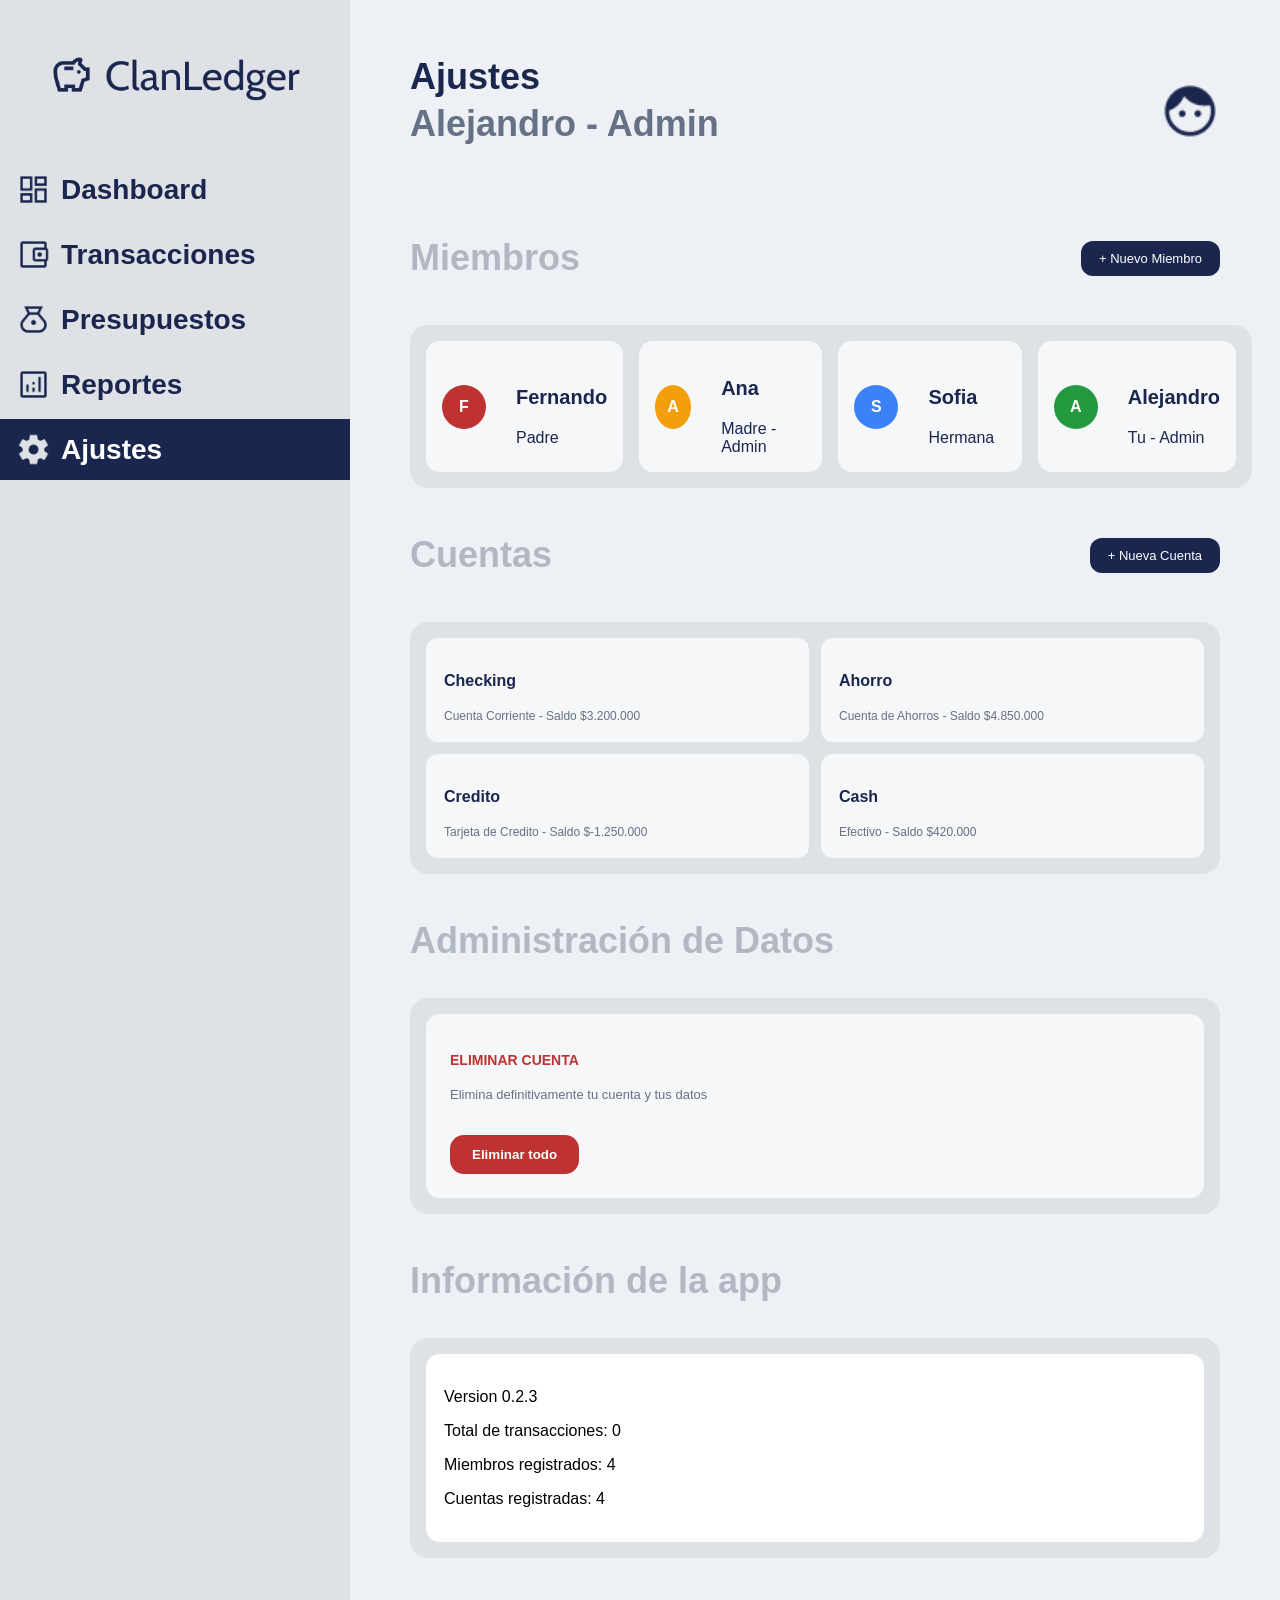
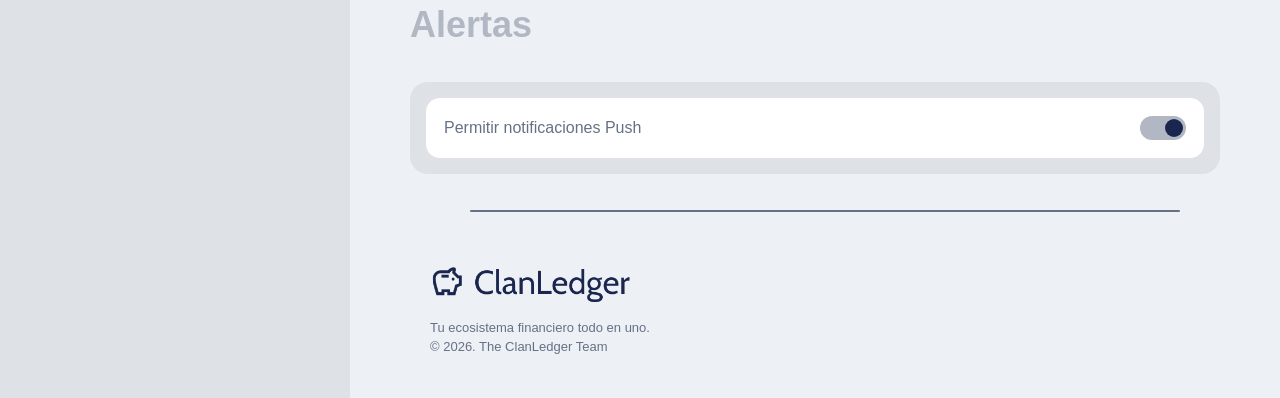
==== html/ajustes.html @ b996e8db "Mejoras en la gestión y generación de informes presupuestarios - Se introdujo la selección de la fue" ====
<!doctype html>
<html lang="es">
  <head>
    <meta charset="UTF-8" />
    <meta name="viewport" content="width=device-width, initial-scale=1.0" />
    <title>ClanLedger</title>
    <link rel="icon" type="image/png" href="../assets/imagenes/favicon.png" />
    <link rel="stylesheet" href="../css/stylesajustes.css" />
  </head>

  <body class="dashboard-body">
    <div class="layout">
      <!-- ══ SIDEBAR ══ -->
      <aside class="sidebar">
        <div class="sidebar-logo">
          <img src="../assets/imagenes/Logo.png" alt="logo" />
        </div>
        <a class="nav-item" href="../html/dashboard.html"
          ><img src="../assets/imagenes/dashboard.png" alt="" /> Dashboard</a
        >
        <a class="nav-item" href="../html/transacciones.html"
          ><img src="../assets/imagenes/transacciones.png" alt="" />
          Transacciones</a
        >
        <a class="nav-item" href="../html/presupuestos.html"
          ><img src="../assets/imagenes/presupuestos.png" alt="" />
          Presupuestos</a
        >
        <a class="nav-item" href="../html/reportes.html"
          ><img src="../assets/imagenes/reports.png" alt="" /> Reportes</a
        >
        <a class="nav-item active" href="../html/ajustes.html"
          ><img src="../assets/imagenes/ajustesfill.png" alt="" /> Ajustes</a
        >
      </aside>

      <!-- CONTENIDO -->
      <main class="main">
        <!-- HEADER -->
        <div class="header-top">
          <div>
            <h1>Ajustes</h1>
            <p class="sub">Alejandro - Admin</p>
          </div>
          <img src="../assets/imagenes/hombre1.png" />
        </div>

        <!-- MIEMBROS -->
        <section class="section">
          <div class="section-header">
            <h3>Miembros</h3>
            <button class="btn" id="abrirModal">+ Nuevo Miembro</button>
          </div>

          <div class="card-box members">
            <div class="member">
              <img src="../assets/imagenes/mujer1.png" />
              <div>
                <p class="name">Ana</p>
                <span>Madre - Admin</span>
              </div>
            </div>

            <div class="member">
              <img src="../assets/imagenes/mujer2.png" />
              <div>
                <p class="name">Sofía</p>
                <span>Hermana</span>
              </div>
            </div>

            <div class="member">
              <img src="../assets/imagenes/hombre1.png" />
              <div>
                <p class="name">Fernando</p>
                <span>Padre</span>
              </div>
            </div>

            <div class="member">
              <img src="../assets/imagenes/hombre2.png" />
              <div>
                <p class="name">Alejandro</p>
                <span>Tú - Admin</span>
              </div>
            </div>
          </div>
        </section>

        <!-- CUENTAS -->
        <section class="section">
          <div class="section-header">
            <h3>Cuentas</h3>
            <button class="btn" id="abrirModalCuenta">+ Nueva Cuenta</button>
          </div>

          <div class="card-box accounts">
            <div class="account">
              <img src="../assets/imagenes/checking.png" />
              <div>
                <p class="title">Checking</p>
                <span>Cuenta Corriente - Davivienda</span>
              </div>
            </div>

            <div class="account">
              <img src="../assets/imagenes/ahorro.png" />
              <div>
                <p class="title">Ahorro</p>
                <span>Cuenta de Ahorros - Davivienda</span>
              </div>
            </div>

            <div class="account">
              <img src="../assets/imagenes/credito.png" />
              <div>
                <p class="title">Crédito</p>
                <span>Tarjeta de Crédito - Bancolombia</span>
              </div>
            </div>

            <div class="account">
              <img src="../assets/imagenes/efectivo.png" />
              <div>
                <p class="title">Cash</p>
                <span>Dinero en Efectivo</span>
              </div>
            </div>
          </div>
        </section>

        <!-- ADMIN -->
        <section class="section">
          <h3>Administración de Datos</h3>

          <div class="card-box">
            <div class="danger">
              <p class="danger-title">ELIMINAR CUENTA</p>

              <p class="danger-text">
                Elimina definitivamente tu cuenta y tus datos
              </p>

              <div class="danger-btn">
                <button class="btn-danger" id="abrirEliminar">
                  Eliminar todo
                </button>
              </div>
            </div>
          </div>
        </section>

        <!-- INFO -->
        <section class="section">
          <h3>Información de la app</h3>

          <div class="card-box">
            <div class="inner-card">
              <p>Versión 0.2.3</p>
              <p>Total de transacciones: 13</p>
              <p>Miembros registrados: 4</p>
              <p>Cuentas registradas: 4</p>
            </div>
          </div>
        </section>

        <!-- ALERTAS -->
        <section class="section">
          <h3>Alertas</h3>

          <div class="card-box">
            <div class="inner-card alert">
              <span>Permitir notificaciones Push</span>

              <label class="switch">
                <input type="checkbox" checked />
                <span class="slider"></span>
              </label>
            </div>
          </div>
        </section>

        <!-- Footer -->
        <footer>
          <div class="footer" id="foot">
            <hr class="divisor" />
            <div class="textofoot" id="fimg">
              <img src="../assets/imagenes/Logo.png" alt="logo" />
            </div>
            <div class="textosvert" id="ftxt">
              <h4>Tu ecosistema financiero todo en uno.</h4>
              <h4>© 2026. The ClanLedger Team</h4>
            </div>
          </div>
        </footer>
      </main>
    </div>

    <!-- interacción -->
    <div class="modal" id="modalMiembro">
      <div class="modal-content">
        <span class="close" id="cerrarModal">&times;</span>

        <h2>Nuevo Miembro</h2>
        <p class="modal-sub">
          Agrega un miembro de la familia para rastrear sus gastos
        </p>

        <label>Nombre</label>
        <input type="text" placeholder="Ej: Juan" />

        <label>Color</label>
        <div class="colors">
          <span
            class="color"
            data-color="#3b82f6"
            style="background: #3b82f6"
          ></span>
          <span
            class="color"
            data-color="#10b981"
            style="background: #10b981"
          ></span>
          <span
            class="color"
            data-color="#f59e0b"
            style="background: #f59e0b"
          ></span>
          <span
            class="color"
            data-color="#ef4444"
            style="background: #ef4444"
          ></span>
          <span
            class="color"
            data-color="#8b5cf6"
            style="background: #8b5cf6"
          ></span>
          <span
            class="color"
            data-color="#ec4899"
            style="background: #ec4899"
          ></span>
          <span
            class="color"
            data-color="#06b6d4"
            style="background: #06b6d4"
          ></span>
          <span
            class="color"
            data-color="#84cc16"
            style="background: #84cc16"
          ></span>
        </div>

        <button class="btn modal-btn">Agregar Miembro</button>
      </div>
    </div>
    <!-- interacción nueva cuenta-->
    <!-- MODAL CUENTA -->
    <div class="modal" id="modalCuenta">
      <div class="modal-content">
        <span class="close" id="cerrarModalCuenta">&times;</span>

        <h2>Nueva Cuenta</h2>
        <p class="modal-sub">Agrega una cuenta bancaria o de efectivo</p>

        <label>Nombre</label>
        <input type="text" placeholder="Ej: Cuenta de Ahorro" />

        <label>Tipo</label>
        <select class="select">
          <option disabled selected>Tipo cuenta</option>
          <option>Ahorro</option>
          <option>Corriente</option>
          <option>Crédito</option>
          <option>Efectivo</option>
        </select>

        <label>Balance Inicial</label>
        <input type="number" placeholder="0.00" />

        <button class="btn modal-btn">Agregar Cuenta</button>
      </div>
    </div>
    <div class="modal" id="modalEliminar">
      <div class="modal-content">
        <h2 style="text-align: center; margin-bottom: 25px">
          ¿Está seguro de eliminar sus datos?
        </h2>

        <div style="display: flex; justify-content: space-between; gap: 15px">
          <button class="btn" id="confirmarEliminar" style="flex: 1">
            Sí, eliminar todo
          </button>

          <button class="btn-danger" id="cancelarEliminar" style="flex: 1">
            Cancelar
          </button>
        </div>
      </div>
    </div>

    <script src="../js/clanledger-data.js"></script>
    <script src="../js/script.js"></script>
  </body>
</html>
---- css/stylesajustes.css ----
/* COLORES  */
:root {
  --background: #edf0f5;
  --primary: #1b264f;
  --secondary: #b1b8c4; /* SUB  */
  --subtitlesecondary: #657185;
  --accent: #dee1e6;
  --light: #657185; /* SUB 2  */
  --titlesecondary: #dee2e7;
}

/* BASE DE ATRAS BLAN*/
body {
  margin: 0;
  font-family:
    -apple-system, BlinkMacSystemFont, "Segoe UI", Roboto, "Inter", Arial,
    sans-serif;
  background: var(--background);
}

.layout {
  display: flex;
  min-height: 100vh;
}

/* ── Sidebar ── */
.sidebar {
  width: 350px;
  background: var(--titlesecondary);
  display: flex;
  flex-direction: column;
  padding: 16px 0;
  gap: 4px;
  flex-shrink: 0;
}

.sidebar-logo {
  display: flex;
  align-items: center;
  justify-content: center;
  padding: 30px 0px 50px;
}

.sidebar-logo img {
  width: 250px;
  object-fit: contain;
}

.nav-item {
  display: flex;
  align-items: center;
  gap: 10px;
  padding: 13px 16px;
  font-size: 28px;
  font-weight: 600;
  color: var(--primary);
  text-decoration: none;
}

.nav-item img {
  width: 35px;
  height: 35px;
  object-fit: contain;
}

.nav-item.active {
  background: var(--primary);
  color: #fff;
}

.logo img {
  width: 150px;
}

/* MAIN */
.main {
  flex: 1;
  padding: 40px 60px;
  display: flex;
  flex-direction: column;
}

/* HEADER */
.header-top {
  display: flex;
  justify-content: space-between;
  align-items: center;
  margin-bottom: 10px;
}

/* COLOR TITULO AJUSTES */
h1 {
  margin: 0;
  color: #1b264f;
  font-size: 36px;
  margin-top: 16px;
}

/*Alejandro admin*/
.sub {
  color: var(--subtitlesecondary);
  font-weight: 600;
  font-size: 36px;
  margin-top: 5px;
}

/* AVATAR */
.header-top img {
  width: 60px;
  height: 60px;
  border-radius: 50%;
}

/* SECTIONS */
.section {
  margin-top: 10px;
}

/* (Miembros, Cuentas, etc) */
.section h3 {
  font-size: 36px;
  color: #b1b8c4;
  font-weight: 600;
}

/* HEADER SECTION */
.section-header {
  display: flex;
  justify-content: space-between;
  align-items: center;
}

/* CARD BASE FONDITO DE LOS CUADROS*/
.card-box {
  background: var(--accent);
  padding: 16px;
  border-radius: 18px;
  margin-top: 10px;
}

/* MEMBERS */
.members {
  display: flex;
  justify-content: space-between;
  gap: 16px;
  width: 100%;
}

.member {
  background: #f6f7f8;
  padding: 16px;
  border-radius: 14px;
  display: flex;
  align-items: center;
  gap: 30px;
  flex: 1;
  max-width: 200px;
  transition: 0.2s;
}

.member:hover {
  transform: translateY(-3px);
  box-shadow: 0 6px 15px rgba(0, 0, 0, 0.08);
}

.member img {
  width: 32px;
}

/* NOMBRES (Ana, Checking, etc) */
.name {
  font-weight: 600;
  font-size: 20px;
  color: var(--primary);
}

.member span {
  font-size: 16px;
  color: var(--primary);
}

/* ACCOUNTS */
.accounts {
  display: grid;
  grid-template-columns: 1fr 1fr;
  gap: 12px;
}

.account {
  background: #f6f7f8;
  padding: 18px;
  border-radius: 12px;
  display: flex;
  align-items: center;
  gap: 18px;
}

.account img {
  width: 36px;
  height: 36px;
  object-fit: contain;
}

.title {
  font-weight: 600;
  font-size: 16px;
  color: #1b264f;
}

.account span {
  font-size: 12px;
  color: #657185;
}

/* BUTTON */
.btn {
  background: #1b264f;
  color: white;
  border: none;
  padding: 10px 18px;
  border-radius: 12px;
  font-size: 13px;
  cursor: pointer;
  transition: 0.2s;
}

.btn:hover {
  background: #1b264f;
}

/* ADMIN / DANGER SECTION */
.danger {
  background: #f6f7f8;
  padding: 24px;
  border-radius: 14px;
  display: flex;
  flex-direction: column;
}

.danger-title {
  color: #be3232;
  font-weight: 700;
  font-size: 14px;
  margin-bottom: 6px;
}

.danger-text {
  font-size: 13px;
  color: #657185;
}

.danger-btn {
  margin-top: 20px;
}

.btn-danger {
  background: #be3232;
  color: white;
  border: none;
  padding: 12px 22px;
  border-radius: 14px;
  cursor: pointer;
  font-weight: 600;
  transition: 0.2s;
}

.btn-danger:hover {
  background: #c62828;
  transform: scale(1.03);
}

/* INFO */
.info p {
  font-size: 13px;
  color: #657185;
  margin: 5px 0;
}

/* ALERT & SWITCH */
.alert {
  display: flex;
  justify-content: space-between;
  color: #657185;
  align-items: center;
}

.switch {
  position: relative;
  display: inline-block;
  width: 46px;
  height: 24px;
}

.switch input {
  opacity: 0;
  width: 0;
  height: 0;
}

.slider {
  position: absolute;
  cursor: pointer;
  top: 0;
  left: 0;
  right: 0;
  bottom: 0;
  background: #3e5170;
  border-radius: 20px;
  transition: 0.3s;
}

.slider::before {
  content: "";
  position: absolute;
  height: 18px;
  width: 18px;
  left: 3px;
  top: 3px;
  background: #1b264f;
  border-radius: 50%;
  transition: 0.3s;
}

.switch input:checked + .slider {
  background: #b1b8c4;
}

.switch input:checked + .slider::before {
  transform: translateX(22px);
}

/* FOOTER */
.footer {
  display: flex;
  flex-direction: column;
  margin-top: 36px;
  padding-left: 20px;
}

.divisor {
  border: none;
  height: 2px;
  background: #657185;
  border-radius: 10px;
  margin: 0 40px 20px;
}

.textofoot img {
  height: 60px;
  padding-top: 20px;
  object-fit: contain;
  max-width: 200px;
}

.textosvert h4 {
  font-weight: 300;
  font-size: 13px;
  color: #657185;
  margin: 4px 0;
}

.inner-card {
  background: #ffffff;
  padding: 18px;
  border-radius: 14px;
}

/* MODALES e INTERACCIÓN */
.modal {
  position: fixed;
  top: 0;
  left: 0;
  width: 100%;
  height: 100%;
  backdrop-filter: blur(6px);
  display: none;
  justify-content: center;
  align-items: center;
}

.modal-content {
  background: #ffffff;
  padding: 25px;
  border-radius: 16px;
  width: 400px;
  box-shadow: 0 10px 30px rgba(0, 0, 0, 0.2);
  position: relative;
}

.close {
  position: absolute;
  top: 15px;
  right: 20px;
  font-size: 22px;
  cursor: pointer;
}

.modal-sub {
  font-size: 13px;
  color: #8b93a7;
  margin-bottom: 15px;
}

.modal-content input {
  width: 100%;
  padding: 10px;
  border: none;
  border-radius: 8px;
  background: #e5e7eb;
  margin-bottom: 15px;
}

.colors {
  display: flex;
  gap: 10px;
  margin-bottom: 20px;
}

.color {
  width: 28px;
  height: 28px;
  border-radius: 50%;
  display: inline-block;
  cursor: pointer;
  transition: 0.2s;
}

.color:hover {
  transform: scale(1.1);
}

.color.selected {
  outline: 3px solid #1c2340;
  transform: scale(1.15);
}

.modal-btn {
  width: 100%;
}

.select {
  width: 100%;
  padding: 10px;
  border-radius: 10px;
  border: none;
  background: #e5e7eb;
  margin-bottom: 10px;
  font-size: 14px;
}
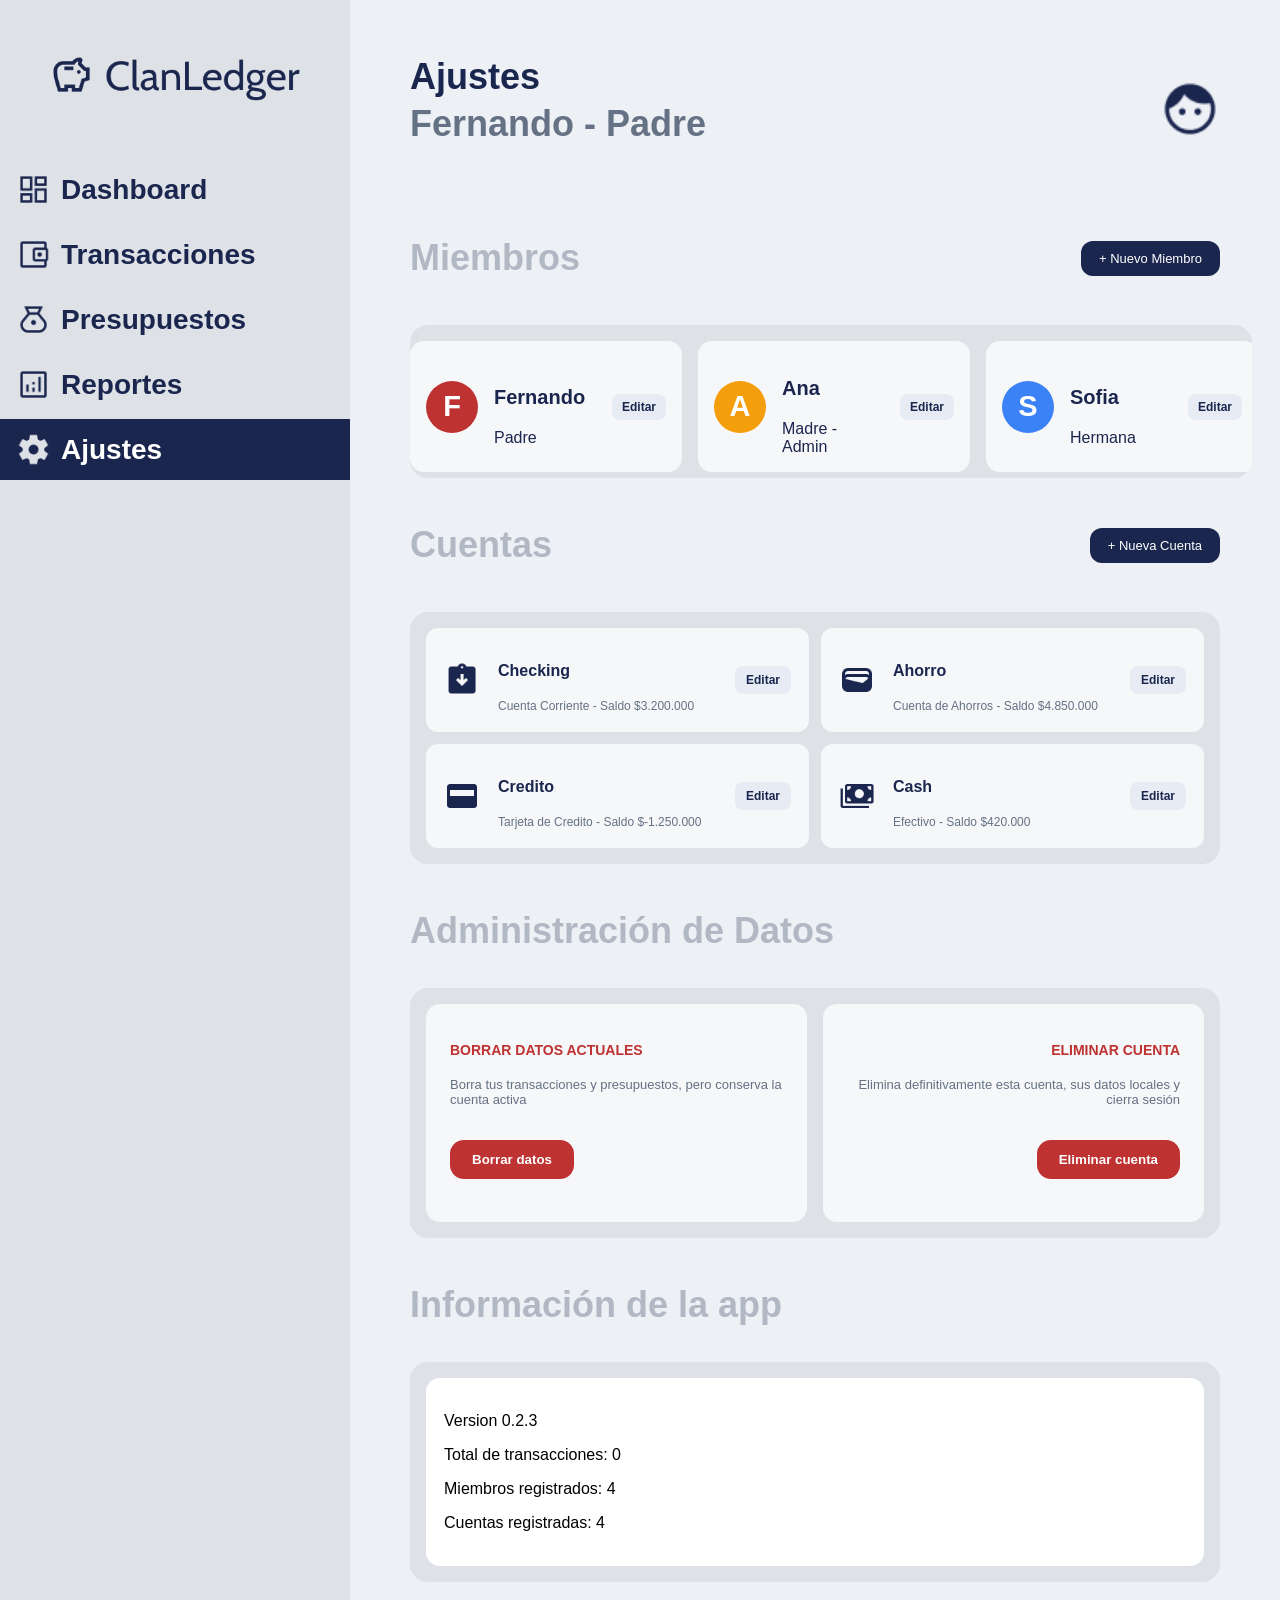
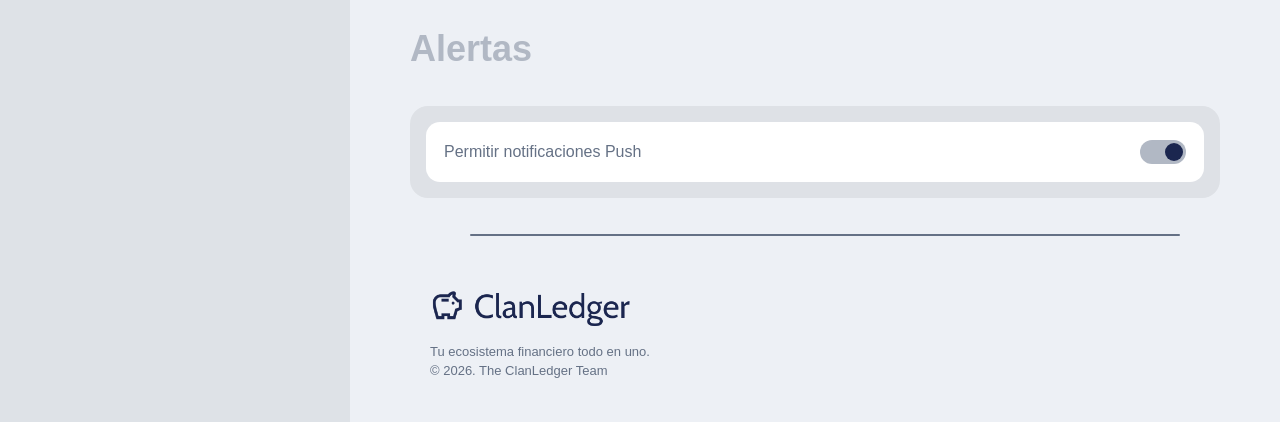
==== commit 3fcbbd5e: "Mejora: Implementación de un adaptador de almacenamiento alternativo para usuarios invitados - Se ag" ====
--- a/html/ajustes.html
+++ b/html/ajustes.html
@@ -6,6 +6,8 @@
     <title>ClanLedger</title>
     <link rel="icon" type="image/png" href="../assets/imagenes/favicon.png" />
     <link rel="stylesheet" href="../css/stylesajustes.css" />
+    <link rel="stylesheet" href="../css/button-hover.css" />
+    <script defer src="../js/page-transition.js"></script>
   </head>
 
   <body class="dashboard-body">
@@ -40,9 +42,22 @@
         <div class="header-top">
           <div>
             <h1>Ajustes</h1>
-            <p class="sub">Alejandro - Admin</p>
-          </div>
-          <img src="../assets/imagenes/hombre1.png" />
+            <p class="sub">Usuario - Admin</p>
+          </div>
+          <div class="user-menu" id="user-menu">
+            <button
+              class="user-menu-trigger"
+              id="user-menu-trigger"
+              type="button"
+            >
+              <img src="../assets/imagenes/hombre1.png" alt="Usuario" />
+            </button>
+            <div class="user-menu-dropdown" id="user-menu-dropdown">
+              <button type="button" class="user-menu-item" id="cerrarSesionBtn">
+                Cerrar sesion
+              </button>
+            </div>
+          </div>
         </div>
 
         <!-- MIEMBROS -->
@@ -134,17 +149,35 @@
           <h3>Administración de Datos</h3>
 
           <div class="card-box">
-            <div class="danger">
-              <p class="danger-title">ELIMINAR CUENTA</p>
-
-              <p class="danger-text">
-                Elimina definitivamente tu cuenta y tus datos
-              </p>
-
-              <div class="danger-btn">
-                <button class="btn-danger" id="abrirEliminar">
-                  Eliminar todo
-                </button>
+            <div class="danger-actions">
+              <div class="danger danger-left">
+                <p class="danger-title">BORRAR DATOS ACTUALES</p>
+
+                <p class="danger-text">
+                  Borra tus transacciones y presupuestos, pero conserva la
+                  cuenta activa
+                </p>
+
+                <div class="danger-btn">
+                  <button class="btn-danger" id="abrirBorrarDatos">
+                    Borrar datos
+                  </button>
+                </div>
+              </div>
+
+              <div class="danger danger-right">
+                <p class="danger-title">ELIMINAR CUENTA</p>
+
+                <p class="danger-text">
+                  Elimina definitivamente esta cuenta, sus datos locales y
+                  cierra sesión
+                </p>
+
+                <div class="danger-btn">
+                  <button class="btn-danger" id="abrirEliminarCuenta">
+                    Eliminar cuenta
+                  </button>
+                </div>
               </div>
             </div>
           </div>
@@ -207,7 +240,18 @@
         </p>
 
         <label>Nombre</label>
-        <input type="text" placeholder="Ej: Juan" />
+        <input type="text" id="member-name-input" placeholder="Ej: Juan" />
+
+        <label>Rol</label>
+        <input type="text" id="member-role-input" placeholder="Ej: Padre" />
+
+        <div class="admin-toggle-row">
+          <span>Permisos de administrador</span>
+          <label class="switch">
+            <input type="checkbox" id="member-admin-input" />
+            <span class="slider"></span>
+          </label>
+        </div>
 
         <label>Color</label>
         <div class="colors">
@@ -253,7 +297,87 @@
           ></span>
         </div>
 
-        <button class="btn modal-btn">Agregar Miembro</button>
+        <button class="btn modal-btn" id="guardarMiembroBtn">
+          Agregar Miembro
+        </button>
+      </div>
+    </div>
+
+    <div class="modal" id="modalEditarMiembro">
+      <div class="modal-content">
+        <span class="close" id="cerrarModalEditarMiembro">&times;</span>
+
+        <h2>Editar Miembro</h2>
+        <p class="modal-sub">Modifica los datos o elimina este miembro</p>
+
+        <label>Nombre</label>
+        <input
+          type="text"
+          id="edit-member-name-input"
+          placeholder="Nombre del miembro"
+        />
+
+        <label>Rol</label>
+        <input type="text" id="edit-member-role-input" placeholder="Rol" />
+
+        <div class="admin-toggle-row">
+          <span>Permisos de administrador</span>
+          <label class="switch">
+            <input type="checkbox" id="edit-member-admin-input" />
+            <span class="slider"></span>
+          </label>
+        </div>
+
+        <label>Color</label>
+        <div class="colors" id="edit-member-colors">
+          <span
+            class="color color-edit"
+            data-color="#3b82f6"
+            style="background: #3b82f6"
+          ></span>
+          <span
+            class="color color-edit"
+            data-color="#10b981"
+            style="background: #10b981"
+          ></span>
+          <span
+            class="color color-edit"
+            data-color="#f59e0b"
+            style="background: #f59e0b"
+          ></span>
+          <span
+            class="color color-edit"
+            data-color="#ef4444"
+            style="background: #ef4444"
+          ></span>
+          <span
+            class="color color-edit"
+            data-color="#8b5cf6"
+            style="background: #8b5cf6"
+          ></span>
+          <span
+            class="color color-edit"
+            data-color="#ec4899"
+            style="background: #ec4899"
+          ></span>
+          <span
+            class="color color-edit"
+            data-color="#06b6d4"
+            style="background: #06b6d4"
+          ></span>
+          <span
+            class="color color-edit"
+            data-color="#84cc16"
+            style="background: #84cc16"
+          ></span>
+        </div>
+
+        <div class="modal-actions-row">
+          <button class="btn-danger" id="eliminarMiembroBtn">Eliminar</button>
+          <button class="btn" id="guardarEdicionMiembroBtn">
+            Guardar cambios
+          </button>
+        </div>
       </div>
     </div>
     <!-- interacción nueva cuenta-->
@@ -262,36 +386,79 @@
       <div class="modal-content">
         <span class="close" id="cerrarModalCuenta">&times;</span>
 
-        <h2>Nueva Cuenta</h2>
-        <p class="modal-sub">Agrega una cuenta bancaria o de efectivo</p>
+        <h2 id="account-modal-title">Nueva Cuenta</h2>
+        <p class="modal-sub" id="account-modal-subtitle">
+          Agrega una cuenta bancaria o de efectivo
+        </p>
 
         <label>Nombre</label>
-        <input type="text" placeholder="Ej: Cuenta de Ahorro" />
+        <input
+          type="text"
+          id="account-name-input"
+          placeholder="Ej: Cuenta de Ahorro"
+        />
 
         <label>Tipo</label>
-        <select class="select">
-          <option disabled selected>Tipo cuenta</option>
-          <option>Ahorro</option>
-          <option>Corriente</option>
-          <option>Crédito</option>
-          <option>Efectivo</option>
+        <select class="select" id="account-type-input">
+          <option value="" selected>Tipo cuenta</option>
+          <option value="Cuenta de Ahorros">Ahorro</option>
+          <option value="Cuenta Corriente">Corriente</option>
+          <option value="Tarjeta de Credito">Credito</option>
+          <option value="Efectivo">Efectivo</option>
         </select>
 
+        <label>Logo</label>
+        <div class="account-icon-picker" id="account-icon-picker">
+          <button
+            type="button"
+            class="account-icon-option selected"
+            data-icon="checking"
+          >
+            <img src="../assets/imagenes/checking.png" alt="Checking" />
+            <span>Checking</span>
+          </button>
+          <button type="button" class="account-icon-option" data-icon="ahorro">
+            <img src="../assets/imagenes/ahorro.png" alt="Ahorro" />
+            <span>Ahorro</span>
+          </button>
+          <button type="button" class="account-icon-option" data-icon="credito">
+            <img src="../assets/imagenes/credito.png" alt="Credito" />
+            <span>Credito</span>
+          </button>
+          <button
+            type="button"
+            class="account-icon-option"
+            data-icon="efectivo"
+          >
+            <img src="../assets/imagenes/efectivo.png" alt="Efectivo" />
+            <span>Efectivo</span>
+          </button>
+        </div>
+
         <label>Balance Inicial</label>
-        <input type="number" placeholder="0.00" />
-
-        <button class="btn modal-btn">Agregar Cuenta</button>
+        <input type="number" id="account-balance-input" placeholder="0.00" />
+
+        <div class="modal-actions-row">
+          <button
+            class="btn-danger"
+            id="eliminarCuentaIndividualBtn"
+            style="display: none"
+          >
+            Eliminar
+          </button>
+          <button class="btn" id="guardarCuentaBtn">Agregar Cuenta</button>
+        </div>
       </div>
     </div>
     <div class="modal" id="modalEliminar">
       <div class="modal-content">
         <h2 style="text-align: center; margin-bottom: 25px">
-          ¿Está seguro de eliminar sus datos?
+          ¿Seguro que deseas borrar los datos actuales?
         </h2>
 
         <div style="display: flex; justify-content: space-between; gap: 15px">
           <button class="btn" id="confirmarEliminar" style="flex: 1">
-            Sí, eliminar todo
+            Sí, borrar datos
           </button>
 
           <button class="btn-danger" id="cancelarEliminar" style="flex: 1">
@@ -301,7 +468,31 @@
       </div>
     </div>
 
+    <div class="modal" id="modalEliminarCuenta">
+      <div class="modal-content">
+        <h2 style="text-align: center; margin-bottom: 25px">
+          ¿Eliminar cuenta y cerrar sesión?
+        </h2>
+
+        <div style="display: flex; justify-content: space-between; gap: 15px">
+          <button class="btn" id="confirmarEliminarCuenta" style="flex: 1">
+            Sí, eliminar cuenta
+          </button>
+
+          <button
+            class="btn-danger"
+            id="cancelarEliminarCuenta"
+            style="flex: 1"
+          >
+            Cancelar
+          </button>
+        </div>
+      </div>
+    </div>
+
+    <script src="../js/storage-adapter.local.js"></script>
     <script src="../js/clanledger-data.js"></script>
+    <script src="../js/money-input-format.js"></script>
     <script src="../js/script.js"></script>
   </body>
 </html>
--- a/css/stylesajustes.css
+++ b/css/stylesajustes.css
@@ -16,6 +16,7 @@
     -apple-system, BlinkMacSystemFont, "Segoe UI", Roboto, "Inter", Arial,
     sans-serif;
   background: var(--background);
+  overflow-x: hidden;
 }
 
 .layout {
@@ -78,6 +79,7 @@
   padding: 40px 60px;
   display: flex;
   flex-direction: column;
+  min-width: 0;
 }
 
 /* HEADER */
@@ -111,6 +113,61 @@
   border-radius: 50%;
 }
 
+.user-menu {
+  position: relative;
+}
+
+.user-menu-trigger {
+  border: none;
+  background: transparent;
+  padding: 0;
+  cursor: pointer;
+  border-radius: 999px;
+  transition:
+    transform 0.18s ease,
+    box-shadow 0.18s ease;
+}
+
+.user-menu-trigger:hover {
+  transform: translateY(-1px) scale(1.03);
+  box-shadow: 0 4px 12px rgba(27, 38, 79, 0.18);
+}
+
+.user-menu-dropdown {
+  position: absolute;
+  top: calc(100% + 4px);
+  right: 0;
+  min-width: 170px;
+  background: #ffffff;
+  border: 1px solid #d5dbe7;
+  border-radius: 12px;
+  box-shadow: 0 10px 22px rgba(20, 33, 62, 0.16);
+  padding: 8px;
+  display: none;
+  z-index: 50;
+}
+
+.user-menu.open .user-menu-dropdown {
+  display: block;
+}
+
+.user-menu-item {
+  width: 100%;
+  border: none;
+  background: #f1f4fa;
+  color: #1b264f;
+  text-align: left;
+  font-size: 14px;
+  font-weight: 600;
+  border-radius: 8px;
+  padding: 10px 12px;
+  cursor: pointer;
+}
+
+.user-menu-item:hover {
+  background: #e4eaf6;
+}
+
 /* SECTIONS */
 .section {
   margin-top: 10px;
@@ -141,9 +198,26 @@
 /* MEMBERS */
 .members {
   display: flex;
-  justify-content: space-between;
   gap: 16px;
   width: 100%;
+  overflow-x: auto;
+  overflow-y: hidden;
+  scroll-snap-type: x proximity;
+  padding-bottom: 6px;
+  -webkit-overflow-scrolling: touch;
+}
+
+.members::-webkit-scrollbar {
+  height: 8px;
+}
+
+.members::-webkit-scrollbar-thumb {
+  background: #b8bfcb;
+  border-radius: 999px;
+}
+
+.members::-webkit-scrollbar-track {
+  background: transparent;
 }
 
 .member {
@@ -152,10 +226,39 @@
   border-radius: 14px;
   display: flex;
   align-items: center;
-  gap: 30px;
-  flex: 1;
-  max-width: 200px;
+  justify-content: space-between;
+  gap: 16px;
+  flex: 0 0 240px;
+  min-width: 240px;
   transition: 0.2s;
+  scroll-snap-align: start;
+}
+
+.member-main {
+  display: flex;
+  align-items: center;
+  gap: 16px;
+  min-width: 0;
+}
+
+.member-info {
+  min-width: 0;
+}
+
+.member-edit-btn {
+  border: none;
+  background: #e7ebf4;
+  color: #1b264f;
+  font-size: 12px;
+  font-weight: 600;
+  border-radius: 8px;
+  padding: 6px 10px;
+  cursor: pointer;
+  flex-shrink: 0;
+}
+
+.member-edit-btn:hover {
+  background: #dce3f0;
 }
 
 .member:hover {
@@ -163,8 +266,18 @@
   box-shadow: 0 6px 15px rgba(0, 0, 0, 0.08);
 }
 
-.member img {
-  width: 32px;
+.member-avatar {
+  width: 52px;
+  height: 52px;
+  border-radius: 50%;
+  display: inline-flex;
+  align-items: center;
+  justify-content: center;
+  color: #ffffff;
+  font-weight: 700;
+  font-size: 29px;
+  line-height: 1;
+  flex-shrink: 0;
 }
 
 /* NOMBRES (Ana, Checking, etc) */
@@ -192,7 +305,15 @@
   border-radius: 12px;
   display: flex;
   align-items: center;
+  justify-content: space-between;
   gap: 18px;
+}
+
+.account-main {
+  display: flex;
+  align-items: center;
+  gap: 18px;
+  min-width: 0;
 }
 
 .account img {
@@ -212,6 +333,22 @@
   color: #657185;
 }
 
+.account-edit-btn {
+  border: none;
+  background: #e7ebf4;
+  color: #1b264f;
+  font-size: 12px;
+  font-weight: 600;
+  border-radius: 8px;
+  padding: 7px 11px;
+  cursor: pointer;
+  flex-shrink: 0;
+}
+
+.account-edit-btn:hover {
+  background: #dce3f0;
+}
+
 /* BUTTON */
 .btn {
   background: #1b264f;
@@ -229,12 +366,29 @@
 }
 
 /* ADMIN / DANGER SECTION */
+.danger-actions {
+  display: grid;
+  grid-template-columns: 1fr 1fr;
+  gap: 16px;
+}
+
 .danger {
   background: #f6f7f8;
   padding: 24px;
   border-radius: 14px;
   display: flex;
   flex-direction: column;
+  min-height: 170px;
+}
+
+.danger-left {
+  align-items: flex-start;
+  text-align: left;
+}
+
+.danger-right {
+  align-items: flex-end;
+  text-align: right;
 }
 
 .danger-title {
@@ -251,6 +405,17 @@
 
 .danger-btn {
   margin-top: 20px;
+}
+
+@media (max-width: 980px) {
+  .danger-actions {
+    grid-template-columns: 1fr;
+  }
+
+  .danger-right {
+    align-items: flex-start;
+    text-align: left;
+  }
 }
 
 .btn-danger {
@@ -373,9 +538,21 @@
   width: 100%;
   height: 100%;
   backdrop-filter: blur(6px);
-  display: none;
+  display: flex;
   justify-content: center;
-  align-items: center;
+  align-items: flex-start;
+  opacity: 0;
+  visibility: hidden;
+  pointer-events: none;
+  transition:
+    opacity 0.24s ease,
+    visibility 0.24s ease;
+}
+
+.modal.visible {
+  opacity: 1;
+  visibility: visible;
+  pointer-events: auto;
 }
 
 .modal-content {
@@ -385,6 +562,17 @@
   width: 400px;
   box-shadow: 0 10px 30px rgba(0, 0, 0, 0.2);
   position: relative;
+  margin-top: var(--modal-start-y, 88px);
+  opacity: 0;
+  transform: translateY(12px) scale(0.98);
+  transition:
+    opacity 0.24s ease,
+    transform 0.24s ease;
+}
+
+.modal.visible .modal-content {
+  opacity: 1;
+  transform: translateY(0) scale(1);
 }
 
 .close {
@@ -413,6 +601,7 @@
 .colors {
   display: flex;
   gap: 10px;
+  margin-top: 8px;
   margin-bottom: 20px;
 }
 
@@ -438,6 +627,26 @@
   width: 100%;
 }
 
+.admin-toggle-row {
+  display: flex;
+  justify-content: space-between;
+  align-items: center;
+  margin-bottom: 14px;
+  color: #303a56;
+  font-size: 14px;
+}
+
+.modal-actions-row {
+  display: flex;
+  gap: 10px;
+  margin-top: 8px;
+}
+
+.modal-actions-row .btn,
+.modal-actions-row .btn-danger {
+  flex: 1;
+}
+
 .select {
   width: 100%;
   padding: 10px;
@@ -447,3 +656,39 @@
   margin-bottom: 10px;
   font-size: 14px;
 }
+
+.account-icon-picker {
+  display: grid;
+  grid-template-columns: 1fr 1fr;
+  gap: 8px;
+  margin-top: 6px;
+  margin-bottom: 12px;
+}
+
+.account-icon-option {
+  border: 1px solid #d6dbe6;
+  background: #f3f6fb;
+  border-radius: 10px;
+  padding: 8px 10px;
+  display: flex;
+  align-items: center;
+  gap: 8px;
+  cursor: pointer;
+  color: #1b264f;
+}
+
+.account-icon-option img {
+  width: 22px;
+  height: 22px;
+  object-fit: contain;
+}
+
+.account-icon-option span {
+  font-size: 13px;
+  font-weight: 600;
+}
+
+.account-icon-option.selected {
+  border-color: #1b264f;
+  background: #e7edf9;
+}
--- a/css/button-hover.css
+++ b/css/button-hover.css
@@ -0,0 +1,69 @@
+/* Shared button hover system across ClanLedger */
+body {
+  transition: opacity 0.14s ease;
+}
+
+html.pt-loading body,
+html.pt-leave body {
+  opacity: 0;
+}
+
+html.pt-leave body {
+  pointer-events: none;
+}
+
+html.pt-ready body {
+  opacity: 1;
+}
+
+.btn,
+.btn-primary,
+.btn-danger,
+.btn-nueva,
+.btn-agregar,
+.btn-presupuesto-primary,
+.register,
+.member-edit-btn,
+.zoom-btn,
+.period-btn,
+#btnsup a,
+#btnbtm a {
+  transition:
+    background-color 0.2s ease,
+    color 0.2s ease,
+    box-shadow 0.2s ease,
+    transform 0.15s ease,
+    filter 0.2s ease;
+}
+
+.btn:not(:disabled):hover,
+.btn-primary:not(:disabled):hover,
+.btn-danger:not(:disabled):hover,
+.btn-nueva:not(:disabled):hover,
+.btn-agregar:not(:disabled):hover,
+.btn-presupuesto-primary:not(:disabled):hover,
+.register:not(:disabled):hover,
+.member-edit-btn:not(:disabled):hover,
+.zoom-btn:not(:disabled):hover,
+.period-btn:not(:disabled):hover,
+#btnsup a:hover,
+#btnbtm a:hover {
+  box-shadow: 0 3px 8px rgba(26, 39, 68, 0.16);
+  transform: translateY(-1px);
+}
+
+.btn:not(:disabled):active,
+.btn-primary:not(:disabled):active,
+.btn-danger:not(:disabled):active,
+.btn-nueva:not(:disabled):active,
+.btn-agregar:not(:disabled):active,
+.btn-presupuesto-primary:not(:disabled):active,
+.register:not(:disabled):active,
+.member-edit-btn:not(:disabled):active,
+.zoom-btn:not(:disabled):active,
+.period-btn:not(:disabled):active,
+#btnsup a:active,
+#btnbtm a:active {
+  transform: translateY(0);
+  box-shadow: none;
+}
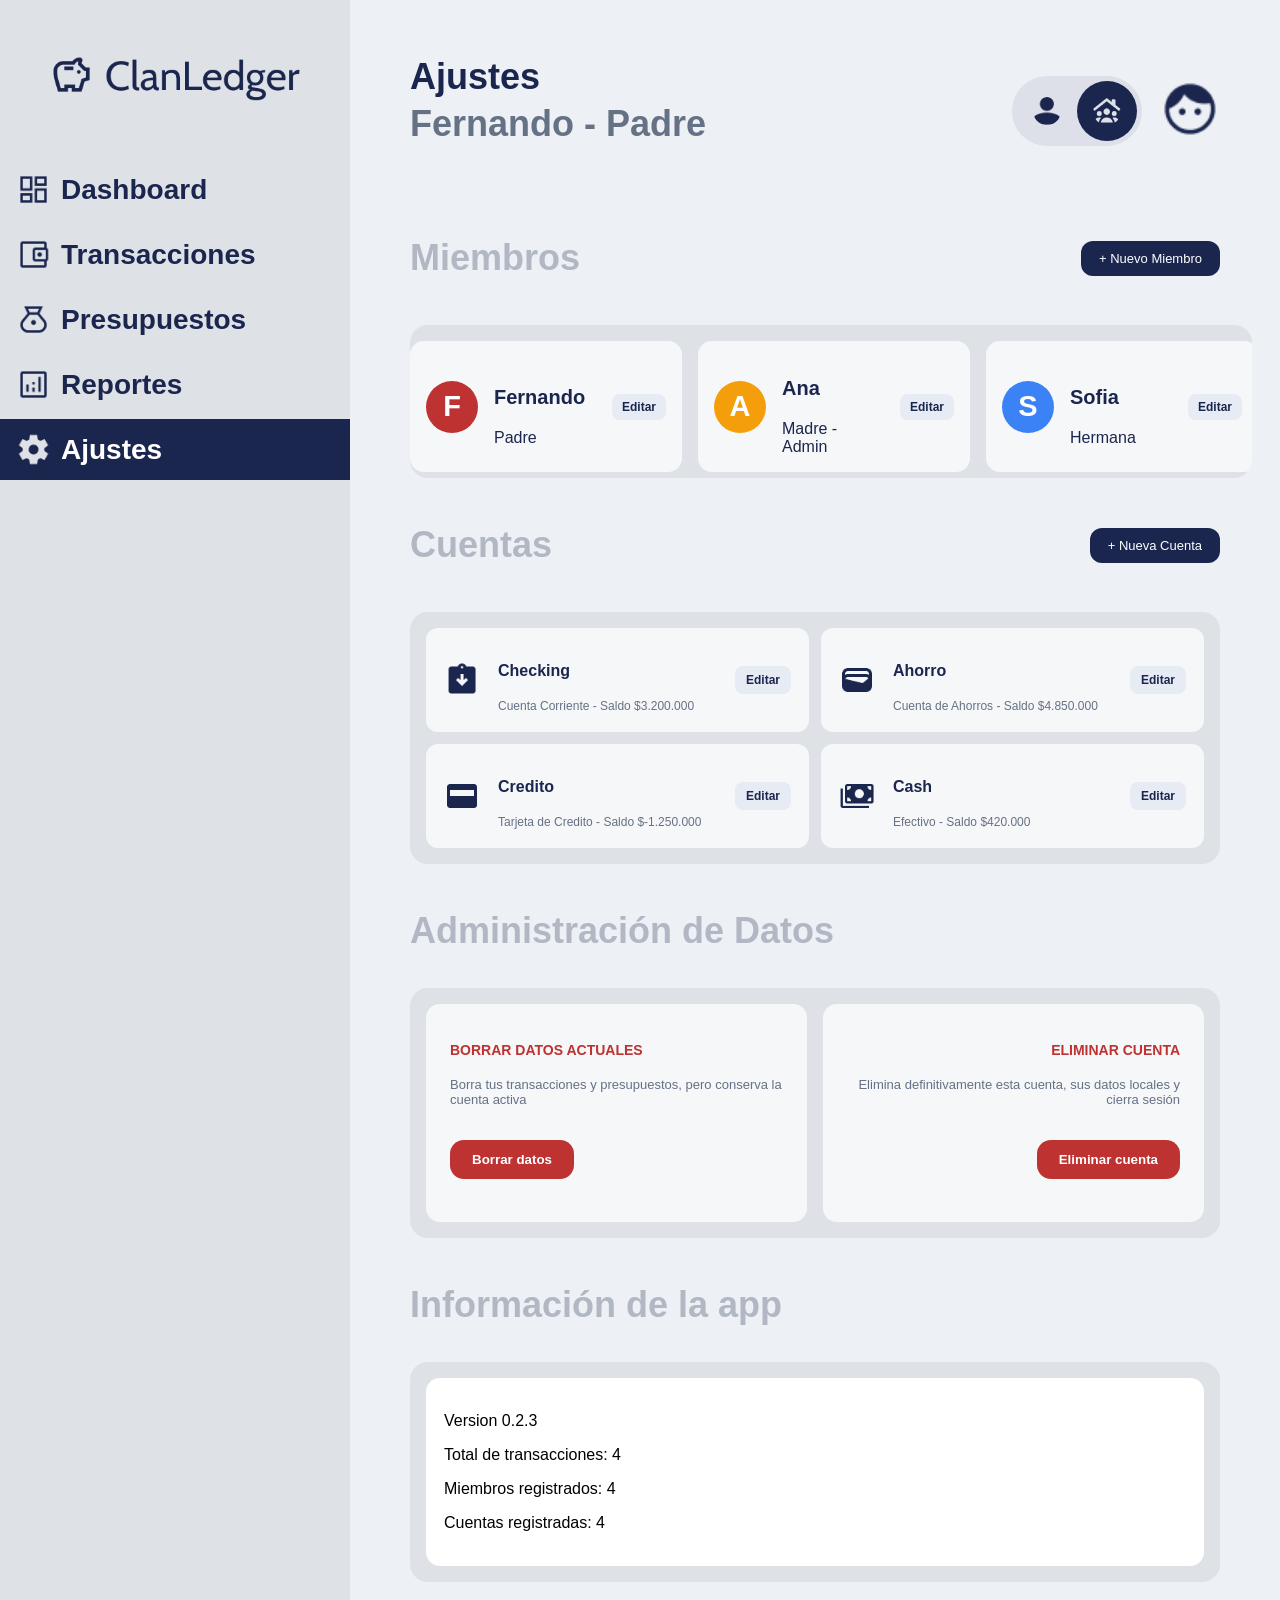
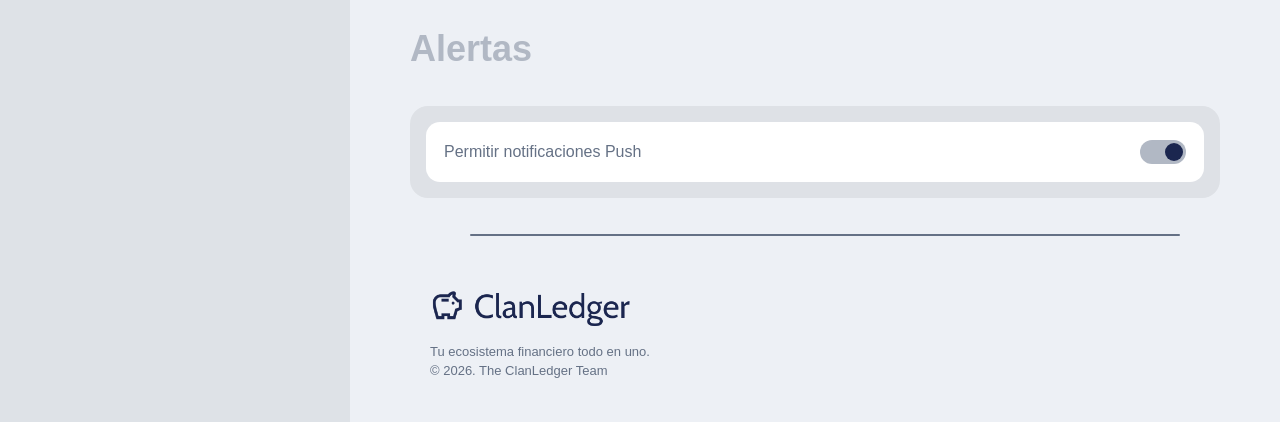
==== commit 9c4aadc3: "Mejora: Implementación de la gestión de modos para las vistas personal y familiar - Se agregó un ges" ====
--- a/html/ajustes.html
+++ b/html/ajustes.html
@@ -44,18 +44,64 @@
             <h1>Ajustes</h1>
             <p class="sub">Usuario - Admin</p>
           </div>
-          <div class="user-menu" id="user-menu">
-            <button
-              class="user-menu-trigger"
-              id="user-menu-trigger"
-              type="button"
-            >
-              <img src="../assets/imagenes/hombre1.png" alt="Usuario" />
-            </button>
-            <div class="user-menu-dropdown" id="user-menu-dropdown">
-              <button type="button" class="user-menu-item" id="cerrarSesionBtn">
-                Cerrar sesion
+          <div class="header-actions">
+            <div class="user-toggle">
+              <input
+                type="radio"
+                name="view-mode"
+                id="view-person"
+                class="view-radio"
+              />
+              <input
+                type="radio"
+                name="view-mode"
+                id="view-family"
+                class="view-radio"
+                checked
+              />
+              <div class="toggle-circle"></div>
+              <label class="toggle-btn" id="btn-person" for="view-person">
+                <img
+                  class="toggle-icon toggle-icon-person-default"
+                  src="../assets/imagenes/person_2.png"
+                  alt="Personal"
+                />
+                <img
+                  class="toggle-icon toggle-icon-person-active"
+                  src="../assets/imagenes/person_1.png"
+                  alt="Personal activo"
+                />
+              </label>
+              <label class="toggle-btn" id="btn-family" for="view-family">
+                <img
+                  class="toggle-icon toggle-icon-family-default"
+                  src="../assets/imagenes/family_group_1.png"
+                  alt="Familiar"
+                />
+                <img
+                  class="toggle-icon toggle-icon-family-active"
+                  src="../assets/imagenes/family_group_2.png"
+                  alt="Familiar activo"
+                />
+              </label>
+            </div>
+            <div class="user-menu" id="user-menu">
+              <button
+                class="user-menu-trigger"
+                id="user-menu-trigger"
+                type="button"
+              >
+                <img src="../assets/imagenes/hombre1.png" alt="Usuario" />
               </button>
+              <div class="user-menu-dropdown" id="user-menu-dropdown">
+                <button
+                  type="button"
+                  class="user-menu-item"
+                  id="cerrarSesionBtn"
+                >
+                  Cerrar sesion
+                </button>
+              </div>
             </div>
           </div>
         </div>
@@ -399,13 +445,40 @@
         />
 
         <label>Tipo</label>
-        <select class="select" id="account-type-input">
+        <select class="select native-select-hidden" id="account-type-input">
           <option value="" selected>Tipo cuenta</option>
           <option value="Cuenta de Ahorros">Ahorro</option>
           <option value="Cuenta Corriente">Corriente</option>
           <option value="Tarjeta de Credito">Credito</option>
           <option value="Efectivo">Efectivo</option>
         </select>
+        <div class="account-type-select" id="account-type-select">
+          <button type="button" class="account-type-header">
+            <span class="account-type-display">Tipo cuenta</span>
+            <img
+              src="../assets/imagenes/keyboard_arrow_down_gris.png"
+              alt=""
+              class="account-type-arrow"
+            />
+          </button>
+          <div class="account-type-dropdown">
+            <div class="account-type-option selected" data-value="">
+              <span>Tipo cuenta</span><span class="check">✓</span>
+            </div>
+            <div class="account-type-option" data-value="Cuenta de Ahorros">
+              <span>Ahorro</span><span class="check">✓</span>
+            </div>
+            <div class="account-type-option" data-value="Cuenta Corriente">
+              <span>Corriente</span><span class="check">✓</span>
+            </div>
+            <div class="account-type-option" data-value="Tarjeta de Credito">
+              <span>Credito</span><span class="check">✓</span>
+            </div>
+            <div class="account-type-option" data-value="Efectivo">
+              <span>Efectivo</span><span class="check">✓</span>
+            </div>
+          </div>
+        </div>
 
         <label>Logo</label>
         <div class="account-icon-picker" id="account-icon-picker">
@@ -490,6 +563,7 @@
       </div>
     </div>
 
+    <script src="../js/mode-manager.js"></script>
     <script src="../js/storage-adapter.local.js"></script>
     <script src="../js/clanledger-data.js"></script>
     <script src="../js/money-input-format.js"></script>
--- a/css/stylesajustes.css
+++ b/css/stylesajustes.css
@@ -90,6 +90,12 @@
   margin-bottom: 10px;
 }
 
+.header-actions {
+  display: flex;
+  align-items: center;
+  gap: 18px;
+}
+
 /* COLOR TITULO AJUSTES */
 h1 {
   margin: 0;
@@ -111,6 +117,88 @@
   width: 60px;
   height: 60px;
   border-radius: 50%;
+}
+
+.user-toggle {
+  position: relative;
+  display: flex;
+  align-items: center;
+  background: #dde0e8;
+  border-radius: 100px;
+  padding: 5px;
+  gap: 0;
+  width: fit-content;
+}
+
+.view-radio {
+  position: absolute;
+  opacity: 0;
+  pointer-events: none;
+}
+
+.toggle-circle {
+  position: absolute;
+  width: 60px;
+  height: 60px;
+  background: var(--primary);
+  border-radius: 50%;
+  top: 5px;
+  left: 5px;
+  transition: left 0.3s ease;
+  pointer-events: none;
+}
+
+#view-family:checked ~ .toggle-circle {
+  left: 65px;
+}
+
+.toggle-btn {
+  position: relative;
+  z-index: 1;
+  width: 60px;
+  height: 60px;
+  border-radius: 50%;
+  cursor: pointer;
+  display: flex;
+  align-items: center;
+  justify-content: center;
+}
+
+.toggle-btn img {
+  width: 28px;
+  height: 28px;
+  object-fit: contain;
+}
+
+.toggle-icon-person-active,
+.toggle-icon-family-active {
+  display: none;
+}
+
+#view-person:checked ~ label#btn-person .toggle-icon-person-default {
+  display: block;
+}
+#view-person:checked ~ label#btn-person .toggle-icon-person-active {
+  display: none;
+}
+#view-person:checked ~ label#btn-family .toggle-icon-family-default {
+  display: block;
+}
+#view-person:checked ~ label#btn-family .toggle-icon-family-active {
+  display: none;
+}
+
+#view-family:checked ~ label#btn-person .toggle-icon-person-default {
+  display: none;
+}
+#view-family:checked ~ label#btn-person .toggle-icon-person-active {
+  display: block;
+}
+#view-family:checked ~ label#btn-family .toggle-icon-family-default {
+  display: none;
+}
+#view-family:checked ~ label#btn-family .toggle-icon-family-active {
+  display: block;
 }
 
 .user-menu {
@@ -657,6 +745,93 @@
   font-size: 14px;
 }
 
+.native-select-hidden {
+  display: none !important;
+}
+
+.account-type-select {
+  position: relative;
+  margin-bottom: 10px;
+}
+
+.account-type-header {
+  width: 100%;
+  border: none;
+  background: #e5e7eb;
+  border-radius: 10px;
+  padding: 10px 12px;
+  display: flex;
+  align-items: center;
+  justify-content: space-between;
+  color: #657185;
+  font-size: 14px;
+  cursor: pointer;
+}
+
+.account-type-display {
+  text-align: left;
+}
+
+.account-type-arrow {
+  width: 18px;
+  height: 18px;
+  transition: transform 0.2s ease;
+}
+
+.account-type-select.open .account-type-arrow {
+  transform: rotate(180deg);
+}
+
+.account-type-dropdown {
+  position: absolute;
+  top: calc(100% + 6px);
+  left: 0;
+  right: 0;
+  background: #f6f7f9;
+  border: 1px solid #cfd6e2;
+  border-radius: 12px;
+  overflow: hidden;
+  box-shadow: 0 10px 24px rgba(27, 38, 79, 0.18);
+  display: none;
+  z-index: 40;
+}
+
+.account-type-select.open .account-type-dropdown {
+  display: block;
+}
+
+.account-type-option {
+  padding: 12px 14px;
+  font-size: 14px;
+  color: #243454;
+  display: flex;
+  align-items: center;
+  justify-content: space-between;
+  cursor: pointer;
+}
+
+.account-type-option + .account-type-option {
+  border-top: 1px solid #e1e6ef;
+}
+
+.account-type-option:hover {
+  background: #e9eef8;
+}
+
+.account-type-option.selected {
+  background: #e3e8f2;
+  font-weight: 700;
+}
+
+.account-type-option .check {
+  opacity: 0;
+  color: #1b264f;
+}
+
+.account-type-option.selected .check {
+  opacity: 1;
+}
+
 .account-icon-picker {
   display: grid;
   grid-template-columns: 1fr 1fr;
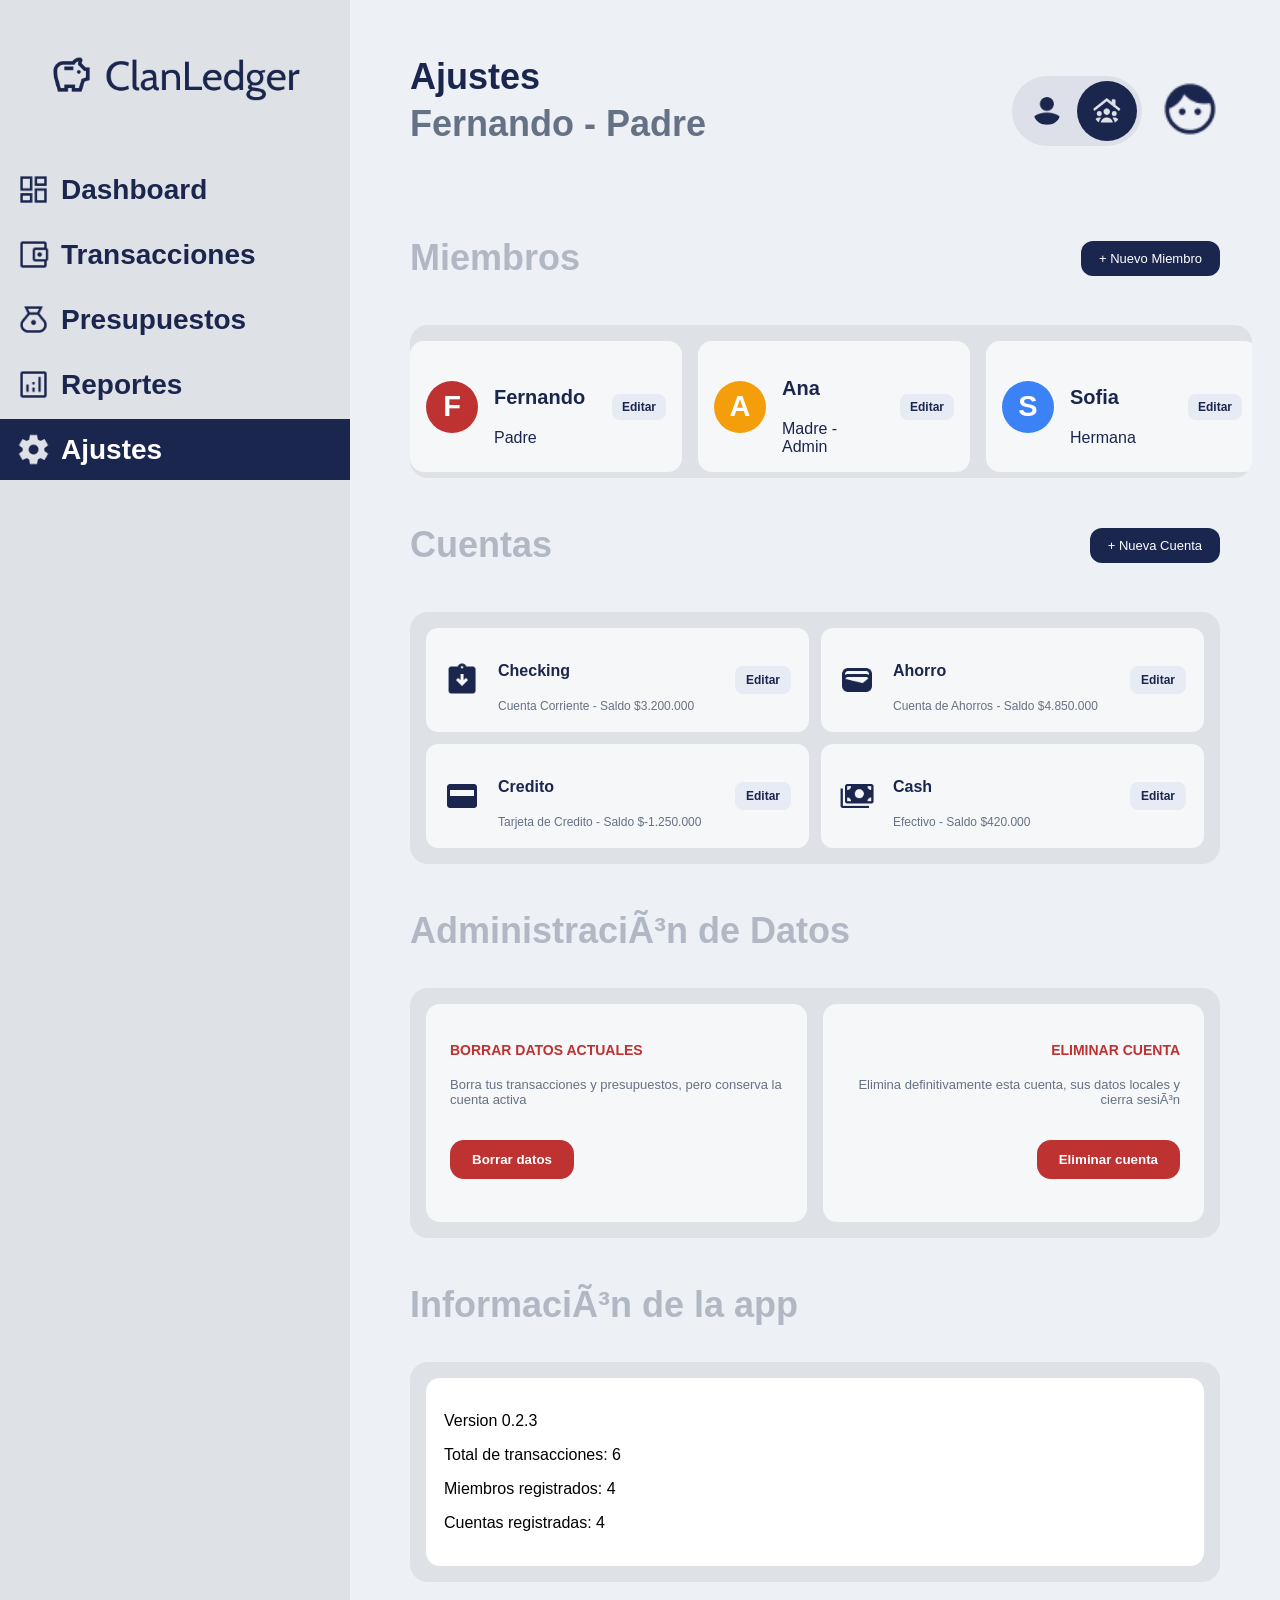
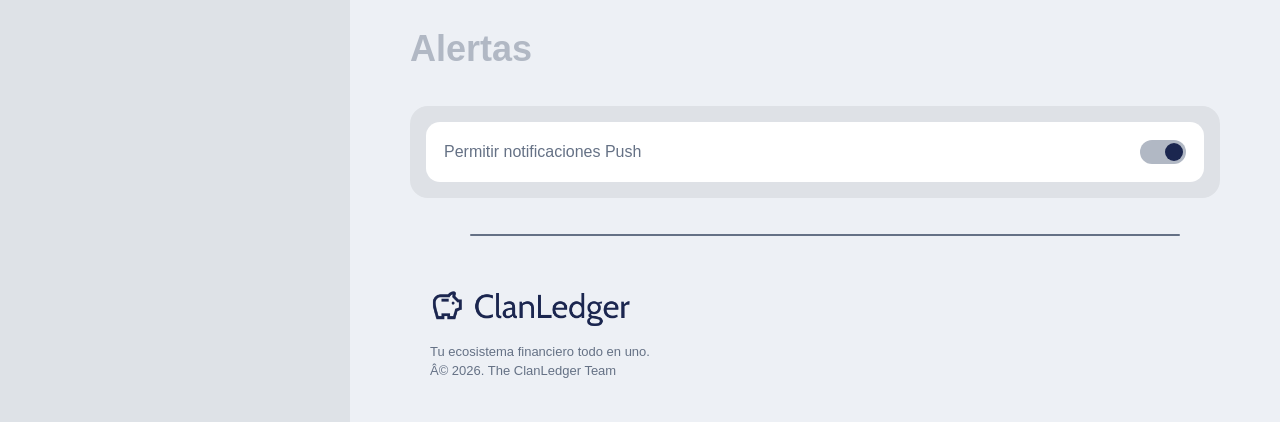
==== commit eaa689f5: "Se agregaron comentarios a la documentación y se mejoró la legibilidad del código en varios archivos" ====
--- a/html/ajustes.html
+++ b/html/ajustes.html
@@ -1,4 +1,7 @@
-<!doctype html>
+﻿<!doctype html>
+
+<!-- ARCHIVO: ajustes.html -->
+<!-- DESCRIPCION: Estructura y secciones de la vista. -->
 <html lang="es">
   <head>
     <meta charset="UTF-8" />
@@ -12,7 +15,7 @@
 
   <body class="dashboard-body">
     <div class="layout">
-      <!-- ══ SIDEBAR ══ -->
+      <!-- â•â• SIDEBAR â•â• -->
       <aside class="sidebar">
         <div class="sidebar-logo">
           <img src="../assets/imagenes/Logo.png" alt="logo" />
@@ -125,7 +128,7 @@
             <div class="member">
               <img src="../assets/imagenes/mujer2.png" />
               <div>
-                <p class="name">Sofía</p>
+                <p class="name">SofÃ­a</p>
                 <span>Hermana</span>
               </div>
             </div>
@@ -142,7 +145,7 @@
               <img src="../assets/imagenes/hombre2.png" />
               <div>
                 <p class="name">Alejandro</p>
-                <span>Tú - Admin</span>
+                <span>TÃº - Admin</span>
               </div>
             </div>
           </div>
@@ -175,8 +178,8 @@
             <div class="account">
               <img src="../assets/imagenes/credito.png" />
               <div>
-                <p class="title">Crédito</p>
-                <span>Tarjeta de Crédito - Bancolombia</span>
+                <p class="title">CrÃ©dito</p>
+                <span>Tarjeta de CrÃ©dito - Bancolombia</span>
               </div>
             </div>
 
@@ -192,7 +195,7 @@
 
         <!-- ADMIN -->
         <section class="section">
-          <h3>Administración de Datos</h3>
+          <h3>AdministraciÃ³n de Datos</h3>
 
           <div class="card-box">
             <div class="danger-actions">
@@ -216,7 +219,7 @@
 
                 <p class="danger-text">
                   Elimina definitivamente esta cuenta, sus datos locales y
-                  cierra sesión
+                  cierra sesiÃ³n
                 </p>
 
                 <div class="danger-btn">
@@ -231,11 +234,11 @@
 
         <!-- INFO -->
         <section class="section">
-          <h3>Información de la app</h3>
+          <h3>InformaciÃ³n de la app</h3>
 
           <div class="card-box">
             <div class="inner-card">
-              <p>Versión 0.2.3</p>
+              <p>VersiÃ³n 0.2.3</p>
               <p>Total de transacciones: 13</p>
               <p>Miembros registrados: 4</p>
               <p>Cuentas registradas: 4</p>
@@ -268,14 +271,14 @@
             </div>
             <div class="textosvert" id="ftxt">
               <h4>Tu ecosistema financiero todo en uno.</h4>
-              <h4>© 2026. The ClanLedger Team</h4>
+              <h4>Â© 2026. The ClanLedger Team</h4>
             </div>
           </div>
         </footer>
       </main>
     </div>
 
-    <!-- interacción -->
+    <!-- interacciÃ³n -->
     <div class="modal" id="modalMiembro">
       <div class="modal-content">
         <span class="close" id="cerrarModal">&times;</span>
@@ -426,7 +429,7 @@
         </div>
       </div>
     </div>
-    <!-- interacción nueva cuenta-->
+    <!-- interacciÃ³n nueva cuenta-->
     <!-- MODAL CUENTA -->
     <div class="modal" id="modalCuenta">
       <div class="modal-content">
@@ -463,19 +466,19 @@
           </button>
           <div class="account-type-dropdown">
             <div class="account-type-option selected" data-value="">
-              <span>Tipo cuenta</span><span class="check">✓</span>
+              <span>Tipo cuenta</span><span class="check">âœ“</span>
             </div>
             <div class="account-type-option" data-value="Cuenta de Ahorros">
-              <span>Ahorro</span><span class="check">✓</span>
+              <span>Ahorro</span><span class="check">âœ“</span>
             </div>
             <div class="account-type-option" data-value="Cuenta Corriente">
-              <span>Corriente</span><span class="check">✓</span>
+              <span>Corriente</span><span class="check">âœ“</span>
             </div>
             <div class="account-type-option" data-value="Tarjeta de Credito">
-              <span>Credito</span><span class="check">✓</span>
+              <span>Credito</span><span class="check">âœ“</span>
             </div>
             <div class="account-type-option" data-value="Efectivo">
-              <span>Efectivo</span><span class="check">✓</span>
+              <span>Efectivo</span><span class="check">âœ“</span>
             </div>
           </div>
         </div>
@@ -526,12 +529,12 @@
     <div class="modal" id="modalEliminar">
       <div class="modal-content">
         <h2 style="text-align: center; margin-bottom: 25px">
-          ¿Seguro que deseas borrar los datos actuales?
+          Â¿Seguro que deseas borrar los datos actuales?
         </h2>
 
         <div style="display: flex; justify-content: space-between; gap: 15px">
           <button class="btn" id="confirmarEliminar" style="flex: 1">
-            Sí, borrar datos
+            SÃ­, borrar datos
           </button>
 
           <button class="btn-danger" id="cancelarEliminar" style="flex: 1">
@@ -544,12 +547,12 @@
     <div class="modal" id="modalEliminarCuenta">
       <div class="modal-content">
         <h2 style="text-align: center; margin-bottom: 25px">
-          ¿Eliminar cuenta y cerrar sesión?
+          Â¿Eliminar cuenta y cerrar sesiÃ³n?
         </h2>
 
         <div style="display: flex; justify-content: space-between; gap: 15px">
           <button class="btn" id="confirmarEliminarCuenta" style="flex: 1">
-            Sí, eliminar cuenta
+            SÃ­, eliminar cuenta
           </button>
 
           <button
@@ -570,3 +573,4 @@
     <script src="../js/script.js"></script>
   </body>
 </html>
+
--- a/css/stylesajustes.css
+++ b/css/stylesajustes.css
@@ -1,3 +1,6 @@
+﻿/* ARCHIVO: stylesajustes.css */
+/* DESCRIPCION: Estilos, layout y componentes visuales de esta vista. */
+
 /* COLORES  */
 :root {
   --background: #edf0f5;
@@ -24,7 +27,7 @@
   min-height: 100vh;
 }
 
-/* ── Sidebar ── */
+/* â”€â”€ Sidebar â”€â”€ */
 .sidebar {
   width: 350px;
   background: var(--titlesecondary);
@@ -618,7 +621,7 @@
   border-radius: 14px;
 }
 
-/* MODALES e INTERACCIÓN */
+/* MODALES e INTERACCIÃ“N */
 .modal {
   position: fixed;
   top: 0;
@@ -867,3 +870,4 @@
   border-color: #1b264f;
   background: #e7edf9;
 }
+
--- a/css/button-hover.css
+++ b/css/button-hover.css
@@ -1,3 +1,6 @@
+﻿/* ARCHIVO: button-hover.css */
+/* DESCRIPCION: Estilos, layout y componentes visuales de esta vista. */
+
 /* Shared button hover system across ClanLedger */
 body {
   transition: opacity 0.14s ease;
@@ -67,3 +70,4 @@
   transform: translateY(0);
   box-shadow: none;
 }
+
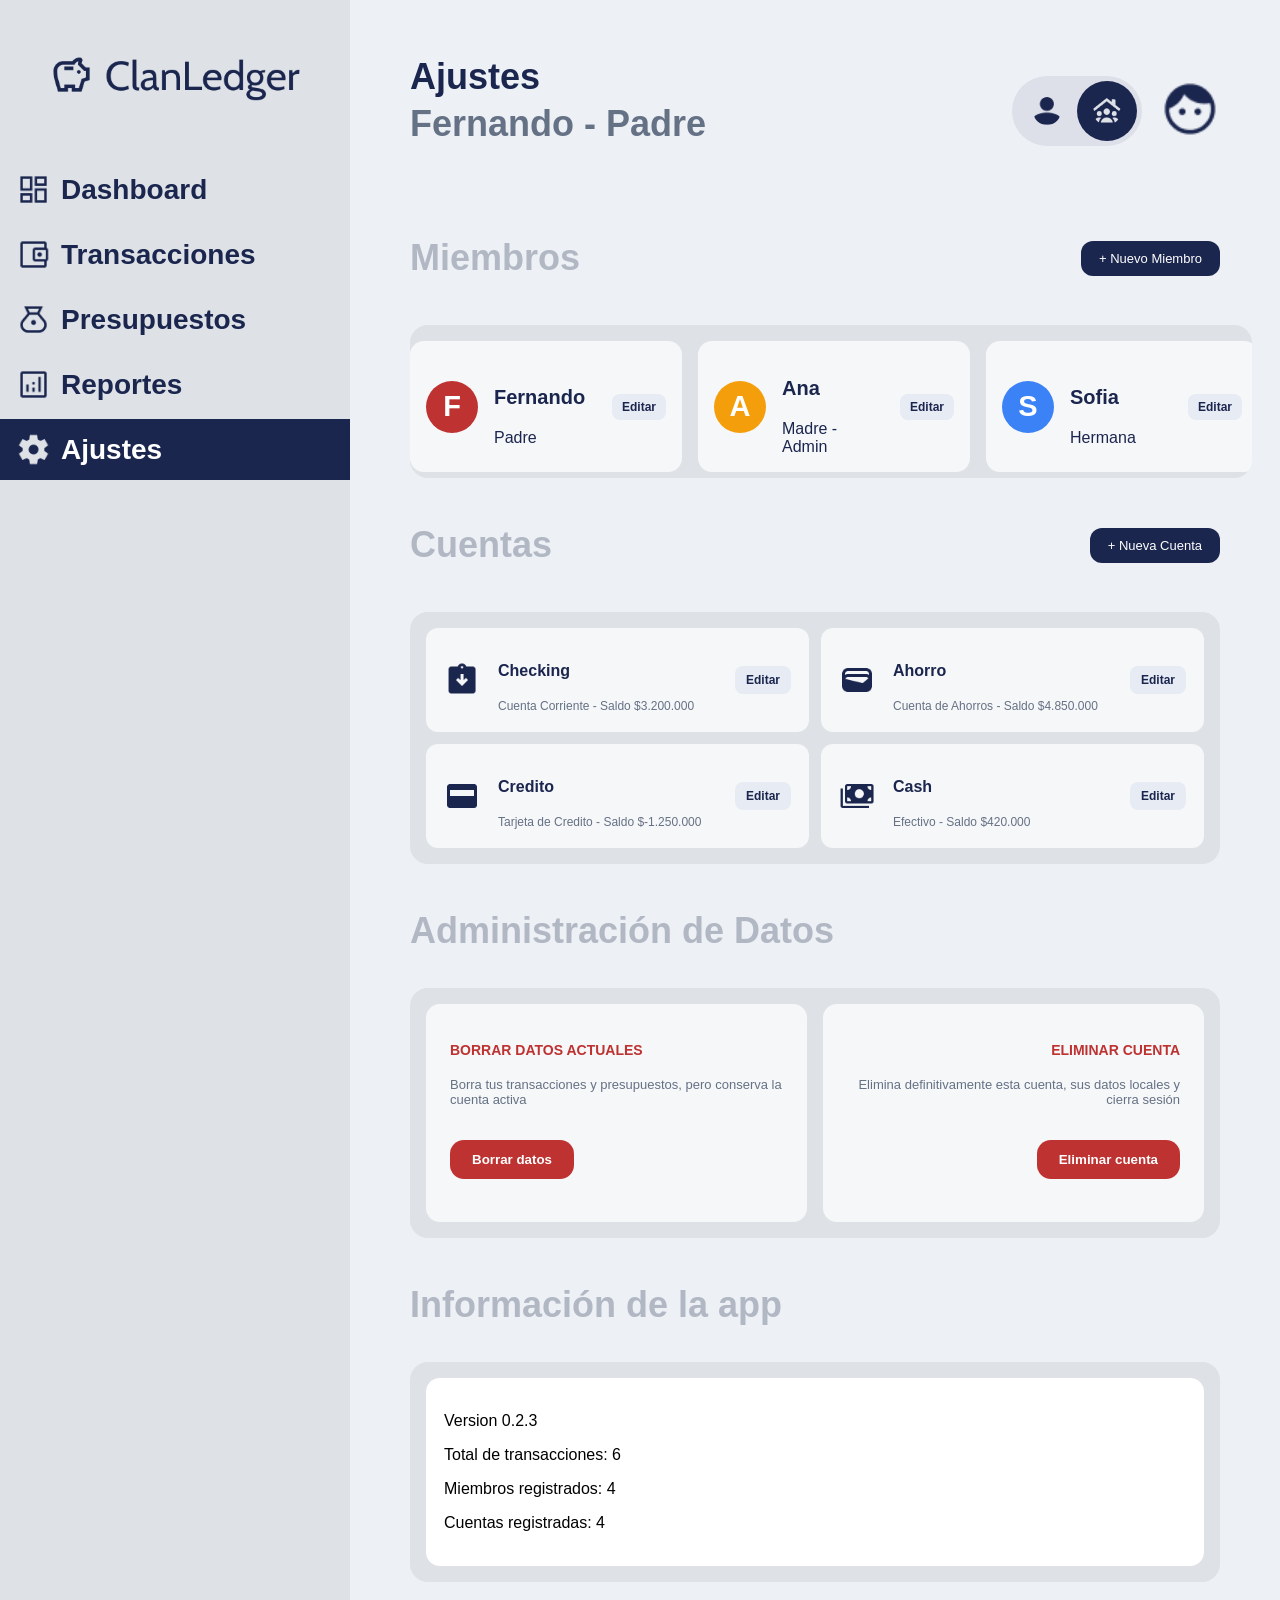
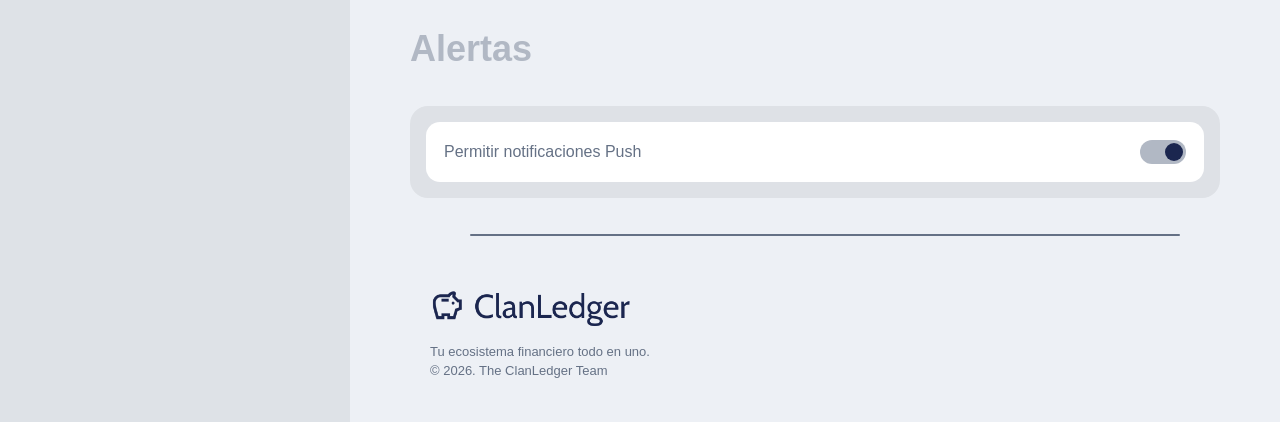
==== commit 95ae87cf: "Mejoras: Diseño adaptable y navegación móvil - Se agregó responsive.css para optimizar el diseño y l" ====
--- a/html/ajustes.html
+++ b/html/ajustes.html
@@ -9,8 +9,10 @@
     <title>ClanLedger</title>
     <link rel="icon" type="image/png" href="../assets/imagenes/favicon.png" />
     <link rel="stylesheet" href="../css/stylesajustes.css" />
+    <link rel="stylesheet" href="../css/responsive.css" />
     <link rel="stylesheet" href="../css/button-hover.css" />
     <script defer src="../js/page-transition.js"></script>
+    <script defer src="../js/mobile-nav.js"></script>
   </head>
 
   <body class="dashboard-body">
@@ -128,7 +130,7 @@
             <div class="member">
               <img src="../assets/imagenes/mujer2.png" />
               <div>
-                <p class="name">SofÃ­a</p>
+                <p class="name">Sofía</p>
                 <span>Hermana</span>
               </div>
             </div>
@@ -145,7 +147,7 @@
               <img src="../assets/imagenes/hombre2.png" />
               <div>
                 <p class="name">Alejandro</p>
-                <span>TÃº - Admin</span>
+                <span>Tú - Admin</span>
               </div>
             </div>
           </div>
@@ -178,8 +180,8 @@
             <div class="account">
               <img src="../assets/imagenes/credito.png" />
               <div>
-                <p class="title">CrÃ©dito</p>
-                <span>Tarjeta de CrÃ©dito - Bancolombia</span>
+                <p class="title">Crédito</p>
+                <span>Tarjeta de Crédito - Bancolombia</span>
               </div>
             </div>
 
@@ -195,7 +197,7 @@
 
         <!-- ADMIN -->
         <section class="section">
-          <h3>AdministraciÃ³n de Datos</h3>
+          <h3>Administración de Datos</h3>
 
           <div class="card-box">
             <div class="danger-actions">
@@ -219,7 +221,7 @@
 
                 <p class="danger-text">
                   Elimina definitivamente esta cuenta, sus datos locales y
-                  cierra sesiÃ³n
+                  cierra sesión
                 </p>
 
                 <div class="danger-btn">
@@ -234,11 +236,11 @@
 
         <!-- INFO -->
         <section class="section">
-          <h3>InformaciÃ³n de la app</h3>
+          <h3>Información de la app</h3>
 
           <div class="card-box">
             <div class="inner-card">
-              <p>VersiÃ³n 0.2.3</p>
+              <p>Versión 0.2.3</p>
               <p>Total de transacciones: 13</p>
               <p>Miembros registrados: 4</p>
               <p>Cuentas registradas: 4</p>
@@ -271,14 +273,14 @@
             </div>
             <div class="textosvert" id="ftxt">
               <h4>Tu ecosistema financiero todo en uno.</h4>
-              <h4>Â© 2026. The ClanLedger Team</h4>
+              <h4>© 2026. The ClanLedger Team</h4>
             </div>
           </div>
         </footer>
       </main>
     </div>
 
-    <!-- interacciÃ³n -->
+    <!-- interacción -->
     <div class="modal" id="modalMiembro">
       <div class="modal-content">
         <span class="close" id="cerrarModal">&times;</span>
@@ -429,7 +431,7 @@
         </div>
       </div>
     </div>
-    <!-- interacciÃ³n nueva cuenta-->
+    <!-- interacción nueva cuenta-->
     <!-- MODAL CUENTA -->
     <div class="modal" id="modalCuenta">
       <div class="modal-content">
@@ -466,19 +468,19 @@
           </button>
           <div class="account-type-dropdown">
             <div class="account-type-option selected" data-value="">
-              <span>Tipo cuenta</span><span class="check">âœ“</span>
+              <span>Tipo cuenta</span><span class="check">✓</span>
             </div>
             <div class="account-type-option" data-value="Cuenta de Ahorros">
-              <span>Ahorro</span><span class="check">âœ“</span>
+              <span>Ahorro</span><span class="check">✓</span>
             </div>
             <div class="account-type-option" data-value="Cuenta Corriente">
-              <span>Corriente</span><span class="check">âœ“</span>
+              <span>Corriente</span><span class="check">✓</span>
             </div>
             <div class="account-type-option" data-value="Tarjeta de Credito">
-              <span>Credito</span><span class="check">âœ“</span>
+              <span>Credito</span><span class="check">✓</span>
             </div>
             <div class="account-type-option" data-value="Efectivo">
-              <span>Efectivo</span><span class="check">âœ“</span>
+              <span>Efectivo</span><span class="check">✓</span>
             </div>
           </div>
         </div>
@@ -529,12 +531,12 @@
     <div class="modal" id="modalEliminar">
       <div class="modal-content">
         <h2 style="text-align: center; margin-bottom: 25px">
-          Â¿Seguro que deseas borrar los datos actuales?
+          ¿Seguro que deseas borrar los datos actuales?
         </h2>
 
         <div style="display: flex; justify-content: space-between; gap: 15px">
           <button class="btn" id="confirmarEliminar" style="flex: 1">
-            SÃ­, borrar datos
+            Sí, borrar datos
           </button>
 
           <button class="btn-danger" id="cancelarEliminar" style="flex: 1">
@@ -547,12 +549,12 @@
     <div class="modal" id="modalEliminarCuenta">
       <div class="modal-content">
         <h2 style="text-align: center; margin-bottom: 25px">
-          Â¿Eliminar cuenta y cerrar sesiÃ³n?
+          ¿Eliminar cuenta y cerrar sesión?
         </h2>
 
         <div style="display: flex; justify-content: space-between; gap: 15px">
           <button class="btn" id="confirmarEliminarCuenta" style="flex: 1">
-            SÃ­, eliminar cuenta
+            Sí, eliminar cuenta
           </button>
 
           <button
@@ -573,4 +575,3 @@
     <script src="../js/script.js"></script>
   </body>
 </html>
-
--- a/css/responsive.css
+++ b/css/responsive.css
@@ -0,0 +1,889 @@
+/* ARCHIVO: responsive.css */
+/* DESCRIPCION: Capa responsiva compartida para layout, sidebar drawer y ajustes de mobile. */
+
+:root {
+  --mobile-sidebar-width: min(82vw, 300px);
+  --mobile-overlay: rgba(17, 24, 39, 0.48);
+  --mobile-shadow: 0 18px 40px rgba(17, 24, 39, 0.2);
+}
+
+html,
+body {
+  max-width: 100%;
+  overflow-x: hidden;
+}
+
+img,
+svg,
+video,
+canvas {
+  max-width: 100%;
+  height: auto;
+}
+
+h1,
+h2,
+h3,
+h4,
+p,
+span,
+label,
+a,
+button {
+  overflow-wrap: anywhere;
+}
+
+.layout,
+.main-content,
+.main,
+.container,
+.form-box,
+.seccion1,
+.seccionhorizontal,
+.seccionvertical {
+  min-width: 0;
+}
+
+.mobile-nav-toggle {
+  display: none;
+  align-items: center;
+  justify-content: center;
+  flex-direction: column;
+  gap: 4px;
+  position: fixed;
+  top: 24px;
+  right: 18px;
+  z-index: 70;
+  width: 40px;
+  height: 40px;
+  border: none;
+  border-radius: 10px;
+  background: transparent;
+  color: #1b264f;
+  box-shadow: none;
+  cursor: pointer;
+  padding: 0;
+}
+
+.mobile-page-brand {
+  display: none;
+}
+
+.mobile-nav-toggle span {
+  display: block;
+  width: 23px;
+  height: 3px;
+  border-radius: 999px;
+  background: currentColor;
+  transition:
+    transform 0.25s ease,
+    opacity 0.25s ease,
+    width 0.25s ease;
+}
+
+body.mobile-nav-open .mobile-nav-toggle span:nth-child(1) {
+  transform: translateY(7px) rotate(45deg);
+}
+
+body.mobile-nav-open .mobile-nav-toggle span:nth-child(2) {
+  opacity: 0;
+  width: 0;
+}
+
+body.mobile-nav-open .mobile-nav-toggle span:nth-child(3) {
+  transform: translateY(-7px) rotate(-45deg);
+}
+
+.mobile-nav-overlay {
+  position: fixed;
+  inset: 0;
+  z-index: 45;
+  background: var(--mobile-overlay);
+  backdrop-filter: blur(2px);
+  opacity: 0;
+  pointer-events: none;
+  transition: opacity 0.25s ease;
+}
+
+body.mobile-nav-open .mobile-nav-overlay {
+  opacity: 1;
+  pointer-events: auto;
+}
+
+@media (max-width: 1200px) {
+  .sidebar {
+    width: 280px;
+  }
+
+  .nav-item {
+    font-size: 22px;
+  }
+
+  .main-content,
+  .main {
+    padding: 28px 32px 40px;
+  }
+
+  .header h2,
+  .header p,
+  .page-title,
+  .page-subtitle,
+  h1,
+  .sub {
+    font-size: clamp(24px, 3vw, 32px);
+  }
+
+  .kpi-grid {
+    gap: 12px;
+  }
+
+  .charts-row {
+    gap: 16px;
+  }
+}
+
+@media (max-width: 900px) {
+  body {
+    height: auto;
+    min-height: 100vh;
+    overflow-x: hidden;
+    overflow-y: auto;
+  }
+
+  body.mobile-nav-open {
+    overflow: hidden;
+  }
+
+  .layout {
+    display: block;
+  }
+
+  .sidebar {
+    position: fixed;
+    top: 0;
+    left: 0;
+    bottom: 0;
+    width: var(--mobile-sidebar-width);
+    max-width: 320px;
+    z-index: 55;
+    transform: translateX(-105%);
+    transition: transform 0.28s ease;
+    box-shadow: var(--mobile-shadow);
+    overflow-y: auto;
+    -webkit-overflow-scrolling: touch;
+  }
+
+  body.mobile-nav-open .sidebar {
+    transform: translateX(0);
+  }
+
+  .mobile-nav-toggle {
+    display: inline-flex;
+  }
+
+  .main-content,
+  .main,
+  .container {
+    width: 100%;
+    padding: 32px 16px 24px;
+  }
+
+  .mobile-page-brand {
+    display: flex;
+    align-items: center;
+    justify-content: space-between;
+    margin-top: 8px;
+    margin-bottom: 10px;
+    padding: 2px 0;
+  }
+
+  .mobile-page-brand-left {
+    display: inline-flex;
+    align-items: center;
+    gap: 0;
+    min-width: 0;
+  }
+
+  .mobile-page-brand-left img {
+    width: clamp(140px, 42vw, 220px);
+    height: auto;
+    object-fit: contain;
+    flex-shrink: 0;
+  }
+
+  .header,
+  .page-header,
+  .header-top {
+    flex-direction: column;
+    align-items: flex-start;
+    gap: 10px;
+    margin-top: 6px;
+    margin-bottom: 14px;
+  }
+
+  .header h2,
+  .page-title,
+  h1 {
+    margin-top: 0;
+    margin-bottom: 0;
+  }
+
+  .header p,
+  .page-subtitle,
+  .sub {
+    margin-top: 0;
+    margin-bottom: 0;
+  }
+
+  .header-actions {
+    width: 100%;
+    justify-content: flex-end;
+    flex-wrap: wrap;
+  }
+
+  .user-toggle {
+    align-self: flex-end;
+  }
+
+  .kpi-grid,
+  .charts-row,
+  .stats-grid {
+    grid-template-columns: 1fr;
+  }
+
+  .chart-box.full-width {
+    grid-column: auto;
+  }
+
+  .pie-section {
+    grid-template-columns: 1fr;
+    row-gap: 20px;
+    justify-items: center;
+  }
+
+  .pie-wrap {
+    width: 160px;
+    height: 160px;
+  }
+
+  .pie-legend {
+    min-width: 0;
+    align-items: center;
+  }
+
+  .pie-legend.left,
+  .pie-legend.right {
+    justify-self: center;
+    text-align: center;
+  }
+
+  .filters-panel,
+  .busqueda,
+  .budget-source-row,
+  .row,
+  .gender {
+    grid-template-columns: 1fr;
+    display: grid;
+  }
+
+  .busqueda,
+  .filters-panel,
+  .budget-setup-card,
+  .chart-box,
+  .chart-card,
+  .card-box,
+  .section,
+  .form-box {
+    width: 100%;
+  }
+
+  .sidebar-logo {
+    padding: 24px 0 32px;
+  }
+
+  .sidebar-logo img {
+    width: min(70vw, 220px);
+  }
+
+  .nav-item {
+    font-size: 18px;
+    padding: 12px 18px;
+    line-height: 1.2;
+  }
+
+  .section h3,
+  .item-name,
+  .item-percent,
+  .card-value,
+  .kpi-value,
+  .stat-value {
+    font-size: clamp(18px, 4.6vw, 28px);
+  }
+
+  .section-title,
+  .page-title,
+  .page-subtitle,
+  .header h2,
+  .header p,
+  .sub {
+    line-height: 1.15;
+  }
+
+  .filter-label,
+  .grupo-filtro label,
+  .kpi-label,
+  .stat-label,
+  .modal-subtitle,
+  .danger-text,
+  .account span,
+  .member span {
+    font-size: clamp(12px, 2.5vw, 15px);
+    line-height: 1.35;
+  }
+
+  .trend-surface,
+  .category-surface,
+  .chart-surface,
+  .chart-card .chart-surface {
+    height: 260px;
+  }
+
+  .chart-title,
+  .section-title,
+  .filter-label,
+  .stat-label,
+  .kpi-label {
+    font-size: 16px;
+  }
+
+  .mobile-nav-toggle {
+    position: static;
+    top: auto;
+    right: auto;
+    width: 38px;
+    height: 38px;
+  }
+
+  .mobile-nav-toggle span {
+    width: 21px;
+    height: 3px;
+  }
+
+  .btn-nueva {
+    width: 100%;
+    justify-content: center;
+    gap: 12px;
+    padding: 14px 16px;
+    font-size: 18px;
+    margin-top: 10px;
+    margin-bottom: 14px;
+  }
+
+  .card {
+    flex-direction: column;
+    align-items: flex-start;
+    gap: 12px;
+    padding: 14px 12px;
+  }
+
+  .card-title {
+    width: 100%;
+    margin-bottom: 8px;
+  }
+
+  .card-title h4,
+  .cardright {
+    font-size: 22px;
+    line-height: 1.15;
+  }
+
+  .card-meta {
+    width: 100%;
+    flex-wrap: wrap;
+    font-size: 14px;
+    gap: 8px;
+  }
+
+  .del-btn {
+    align-self: flex-end;
+  }
+
+  .modal {
+    width: min(94vw, 540px);
+    padding: 22px 18px 18px;
+  }
+
+  .modal-form {
+    padding: 12px;
+  }
+
+  .trend-zoom-controls {
+    top: 8px;
+    right: 8px;
+    gap: 6px;
+    padding: 4px 8px;
+  }
+
+  .zoom-btn {
+    width: 24px;
+    height: 24px;
+    font-size: 14px;
+  }
+
+  .zoom-value {
+    min-width: 46px;
+    font-size: 12px;
+  }
+
+  .trend-y-axis,
+  .category-y-axis,
+  .y-axis-labels {
+    width: 34px;
+    left: 8px;
+    top: 18px;
+    bottom: 64px;
+    font-size: 11px;
+  }
+
+  .trend-plot,
+  .category-plot,
+  .chart-plot {
+    left: 46px;
+    right: 12px;
+    top: 18px;
+    bottom: 60px;
+  }
+
+  .trend-x-axis,
+  .x-axis-labels {
+    bottom: 36px;
+    font-size: 11px;
+  }
+
+  .trend-x-axis {
+    left: 46px;
+    right: 12px;
+    padding: 0 8px;
+  }
+
+  .x-axis-labels-line {
+    left: 46px;
+    right: 12px;
+  }
+
+  .x-axis-track {
+    padding: 0 8px;
+    gap: 8px;
+  }
+
+  .trend-legend,
+  .legend {
+    bottom: 8px;
+    gap: 14px;
+    font-size: 11px;
+    flex-wrap: wrap;
+    justify-content: center;
+    width: calc(100% - 20px);
+  }
+
+  .bars-wrap,
+  #dashboard-category-chart .bars-wrap,
+  #dashboard-personal-category-chart .bars-wrap {
+    left: 10%;
+    right: 10%;
+    gap: 8px;
+  }
+
+  .bar-label,
+  #dashboard-category-chart .bar-label,
+  #dashboard-personal-category-chart .bar-label {
+    font-size: 9px;
+  }
+
+  .pie-chart {
+    width: 140px;
+    height: 140px;
+  }
+
+  .pie-legend {
+    width: 100%;
+    gap: 8px 16px;
+    font-size: 10px;
+  }
+
+  .stats-grid {
+    gap: 12px;
+  }
+
+  .stat-value {
+    font-size: 28px;
+  }
+}
+
+@media (max-width: 600px) {
+  .main-content,
+  .main,
+  .container {
+    padding: 24px 12px 18px;
+  }
+
+  .mobile-page-brand {
+    margin-top: 8px;
+    margin-bottom: 8px;
+    padding-top: 2px;
+  }
+
+  .mobile-page-brand-left img {
+    width: clamp(130px, 46vw, 180px);
+    height: auto;
+  }
+
+  .sidebar {
+    width: min(86vw, 310px);
+  }
+
+  .header h2,
+  .page-title,
+  h1 {
+    font-size: clamp(22px, 7vw, 28px);
+  }
+
+  .header p,
+  .page-subtitle,
+  .sub {
+    font-size: clamp(18px, 5.8vw, 22px);
+  }
+
+  .section h3,
+  .section-title {
+    font-size: clamp(20px, 6vw, 26px);
+    line-height: 1.15;
+  }
+
+  .item-name,
+  .item-percent,
+  .card-value,
+  .kpi-value,
+  .stat-value {
+    font-size: clamp(18px, 5.4vw, 24px);
+  }
+
+  .budget-setup-message,
+  .budget-source-intro,
+  .budget-source-hint,
+  .kpi-note,
+  .stat-note,
+  .danger-text,
+  .member span,
+  .account span {
+    font-size: clamp(12px, 3.3vw, 14px);
+    line-height: 1.38;
+  }
+
+  .nav-item {
+    font-size: 17px;
+  }
+
+  .month-filter-custom,
+  .budget-source-select,
+  .budget-total-input-wrap {
+    width: 100%;
+  }
+
+  .user-toggle {
+    transform: scale(0.9);
+    transform-origin: top right;
+  }
+
+  .btn-nueva {
+    border-radius: 12px;
+    font-size: 16px;
+  }
+
+  .btn-nueva img {
+    width: 18px;
+    height: 18px;
+  }
+
+  .card {
+    border-radius: 12px;
+    padding: 12px 10px;
+    gap: 10px;
+  }
+
+  .dot {
+    width: 14px;
+    height: 14px;
+  }
+
+  .card-title h4,
+  .cardright {
+    font-size: 19px;
+  }
+
+  .card-meta {
+    font-size: 12px;
+    gap: 6px;
+  }
+
+  .modal {
+    width: calc(100vw - 18px);
+    max-height: 88vh;
+    border-radius: 16px;
+    padding: 18px 14px 14px;
+  }
+
+  .modal h3 {
+    font-size: 20px;
+  }
+
+  .modal-subtitle {
+    font-size: 12px;
+  }
+
+  .campo input,
+  .campo select,
+  .campo .trans-custom-select-header {
+    padding: 10px 12px;
+    font-size: 13px;
+  }
+
+  .btn-agregar,
+  .btn-presupuesto-primary {
+    font-size: 14px;
+    padding: 13px;
+  }
+
+  .trend-surface,
+  .category-surface,
+  .chart-surface,
+  .chart-card .chart-surface {
+    height: 230px;
+  }
+
+  .trend-y-axis,
+  .category-y-axis,
+  .y-axis-labels {
+    width: 30px;
+    left: 6px;
+    top: 14px;
+    bottom: 56px;
+    font-size: 10px;
+  }
+
+  .trend-plot,
+  .category-plot,
+  .chart-plot {
+    left: 40px;
+    right: 8px;
+    top: 14px;
+    bottom: 52px;
+  }
+
+  .trend-x-axis,
+  .x-axis-labels {
+    bottom: 30px;
+    font-size: 10px;
+  }
+
+  .trend-x-axis {
+    left: 40px;
+    right: 8px;
+    padding: 0 4px;
+  }
+
+  .x-axis-labels-line {
+    left: 40px;
+    right: 8px;
+  }
+
+  .x-axis-track {
+    padding: 0 4px;
+    gap: 4px;
+  }
+
+  .trend-legend,
+  .legend {
+    bottom: 6px;
+    gap: 10px;
+    font-size: 10px;
+  }
+
+  .trend-zoom-controls {
+    right: 6px;
+    top: 6px;
+    padding: 3px 6px;
+  }
+
+  .zoom-btn {
+    width: 22px;
+    height: 22px;
+  }
+
+  .zoom-value {
+    min-width: 42px;
+    font-size: 11px;
+  }
+
+  .bars-wrap,
+  #dashboard-category-chart .bars-wrap,
+  #dashboard-personal-category-chart .bars-wrap {
+    left: 8%;
+    right: 8%;
+    gap: 6px;
+  }
+
+  .bar-label,
+  #dashboard-category-chart .bar-label,
+  #dashboard-personal-category-chart .bar-label {
+    font-size: 8px;
+  }
+
+  .kpi-value,
+  .stat-value {
+    font-size: 24px;
+  }
+
+  .kpi-note,
+  .stat-note {
+    font-size: 13px;
+  }
+
+  .pie-legend {
+    grid-template-columns: 1fr;
+    justify-items: center;
+    row-gap: 6px;
+  }
+
+  .pie-legend span {
+    text-align: center;
+  }
+
+  .btn,
+  .btn-nueva,
+  .btn-primary,
+  .btn-danger,
+  .register,
+  .period-btn,
+  #btnsup a,
+  #btnbtm a {
+    width: 100%;
+    max-width: 100%;
+  }
+
+  .chart-box,
+  .chart-card,
+  .card-box,
+  .budget-setup-card,
+  .filters-panel,
+  .section {
+    padding: 14px;
+  }
+
+  .pie-wrap {
+    width: 140px;
+    height: 140px;
+  }
+
+  .pie-legend-name,
+  .pie-legend-value {
+    font-size: 12px;
+  }
+
+  .seccion1,
+  .seccionhorizontal,
+  .seccionvertical {
+    margin: 0 16px;
+    padding: 32px 16px;
+  }
+
+  .seccionhorizontal,
+  .seccionvertical,
+  .seccion1 {
+    flex-direction: column;
+    align-items: center;
+    text-align: center;
+  }
+
+  #bloquetxt1,
+  #bloquetxt2,
+  #bloquetxtcent {
+    max-width: 100%;
+    padding: 18px 0;
+    text-align: center;
+  }
+
+  #btnsup,
+  #btnbtm {
+    margin-left: 0;
+    align-items: center;
+    justify-content: center;
+    gap: 12px;
+    flex-direction: column;
+  }
+
+  #btnsup a,
+  #btnbtm a {
+    width: min(100%, 240px);
+    font-size: 18px;
+  }
+
+  #logo img {
+    height: 64px;
+  }
+
+  .subtitle {
+    font-size: 20px;
+    text-align: center;
+  }
+
+  .footer,
+  .textosvert,
+  .textofoot {
+    padding-left: 0;
+    padding-right: 0;
+    text-align: left;
+    align-items: flex-start;
+  }
+
+  #foot {
+    padding-left: 0;
+  }
+
+  #fimg img,
+  .textofoot img,
+  .footer-logo {
+    padding-top: 8px;
+    margin-left: 0;
+  }
+
+  .footer-line,
+  .divisor {
+    margin-left: 0;
+    margin-right: 0;
+  }
+
+  .form-box {
+    padding: 20px 16px;
+  }
+
+  .row,
+  .gender {
+    flex-direction: column;
+    gap: 8px;
+  }
+
+  .danger {
+    min-height: auto;
+    padding: 16px 14px;
+  }
+
+  .danger-btn {
+    margin-top: 12px;
+    width: 100%;
+  }
+
+  input {
+    font-size: 14px;
+  }
+}
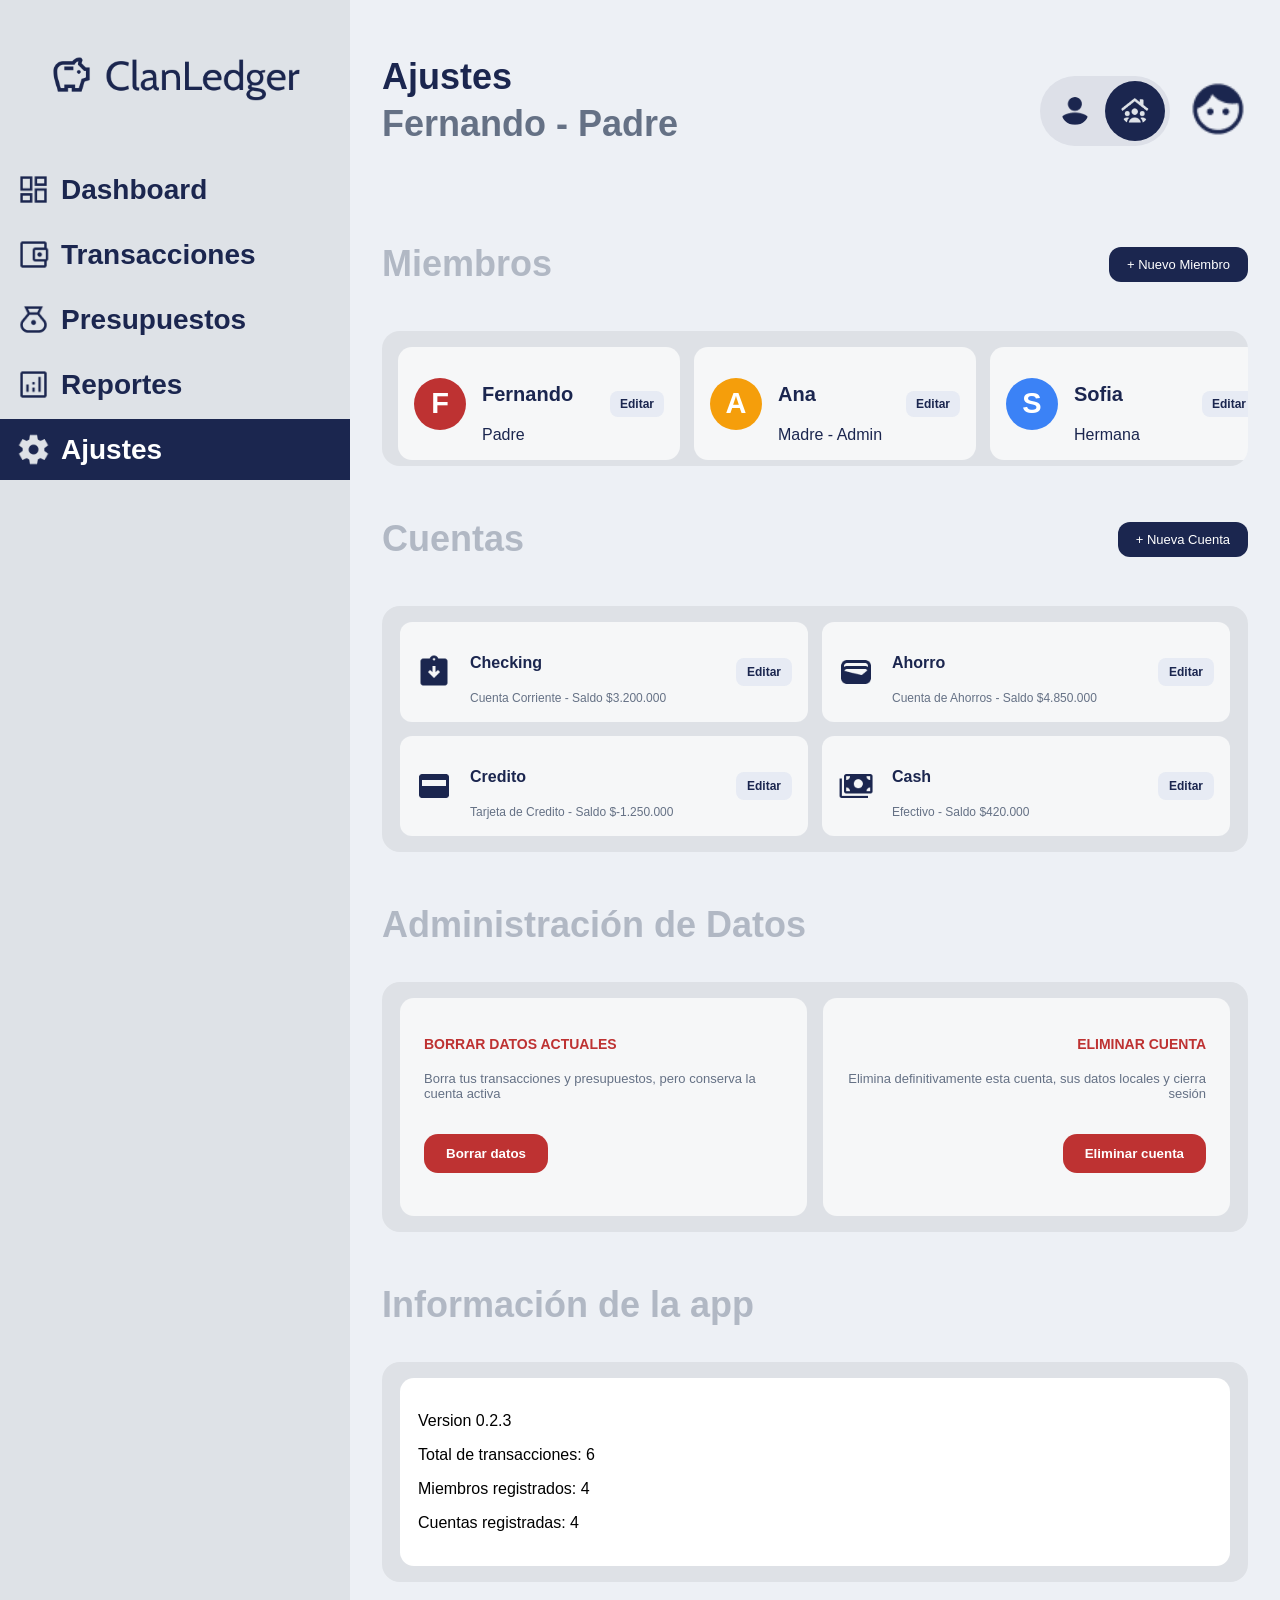
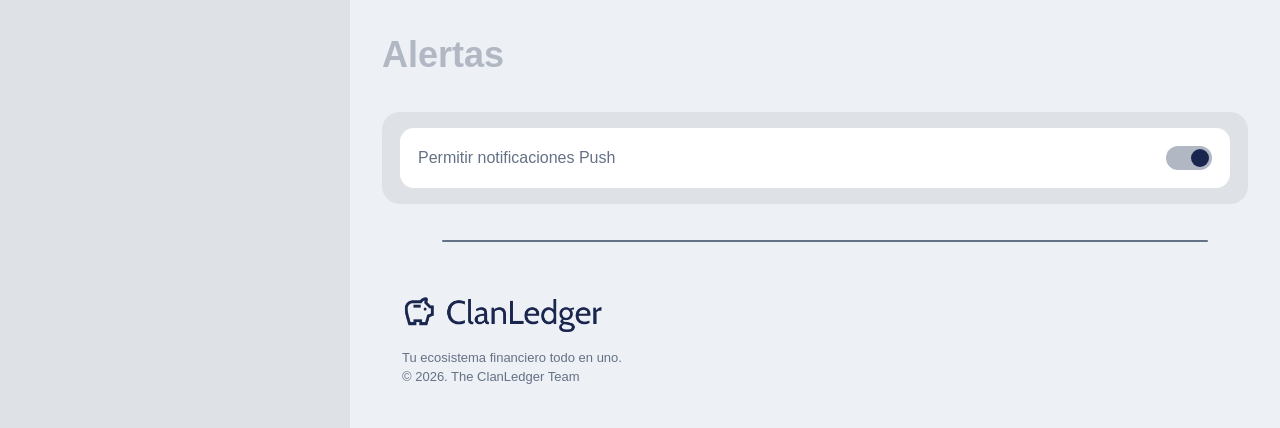
==== commit 985aa58d: "Se completa el diseño responsive y se añaden mejoras y ajustes en la estructura de las vistas para u" ====
--- a/html/ajustes.html
+++ b/html/ajustes.html
@@ -15,7 +15,7 @@
     <script defer src="../js/mobile-nav.js"></script>
   </head>
 
-  <body class="dashboard-body">
+  <body class="dashboard-body page-ajustes">
     <div class="layout">
       <!-- â•â• SIDEBAR â•â• -->
       <aside class="sidebar">
--- a/css/stylesajustes.css
+++ b/css/stylesajustes.css
@@ -1,7 +1,4 @@
-﻿/* ARCHIVO: stylesajustes.css */
-/* DESCRIPCION: Estilos, layout y componentes visuales de esta vista. */
-
-/* COLORES  */
+﻿/* COLORES  */
 :root {
   --background: #edf0f5;
   --primary: #1b264f;
@@ -27,7 +24,7 @@
   min-height: 100vh;
 }
 
-/* â”€â”€ Sidebar â”€â”€ */
+/* ── Sidebar ── */
 .sidebar {
   width: 350px;
   background: var(--titlesecondary);
@@ -621,7 +618,7 @@
   border-radius: 14px;
 }
 
-/* MODALES e INTERACCIÃ“N */
+/* MODALES e INTERACCIÓN */
 .modal {
   position: fixed;
   top: 0;
@@ -870,4 +867,3 @@
   border-color: #1b264f;
   background: #e7edf9;
 }
-
--- a/css/responsive.css
+++ b/css/responsive.css
@@ -142,6 +142,201 @@
   }
 }
 
+@media (max-width: 1360px) and (min-width: 901px) {
+  /* Dashboard: improve chart readability in mid-width desktop */
+  .page-dashboard .kpi-grid {
+    grid-template-columns: repeat(4, minmax(0, 1fr));
+    gap: 10px;
+  }
+
+  .page-dashboard .kpi-card {
+    min-width: 0;
+    min-height: clamp(132px, 13vw, 156px);
+    padding: 12px 12px;
+    border-radius: 12px;
+    overflow: hidden;
+  }
+
+  .page-dashboard .kpi-label {
+    font-size: clamp(10px, 0.92vw, 12px);
+    line-height: 1.2;
+  }
+
+  .page-dashboard .kpi-value {
+    font-size: clamp(15px, 1.95vw, 22px);
+    line-height: 1.1;
+    white-space: nowrap;
+    overflow-wrap: normal;
+    word-break: keep-all;
+    hyphens: none;
+    letter-spacing: -0.2px;
+  }
+
+  .page-dashboard .kpi-note {
+    font-size: clamp(9px, 0.86vw, 11px);
+    line-height: 1.25;
+  }
+
+  .page-dashboard #dashboard-category-chart .bars-wrap,
+  .page-dashboard #dashboard-personal-category-chart .bars-wrap {
+    left: 12%;
+    right: 12%;
+    gap: 14px;
+    bottom: -8px;
+  }
+
+  .page-dashboard #dashboard-category-chart .bar-group,
+  .page-dashboard #dashboard-personal-category-chart .bar-group {
+    padding-bottom: 52px;
+  }
+
+  .page-dashboard #dashboard-category-chart .bar-label,
+  .page-dashboard #dashboard-personal-category-chart .bar-label {
+    font-size: clamp(7px, 0.82vw, 10px);
+    line-height: 1.15;
+    white-space: normal;
+    overflow-wrap: normal;
+    word-break: normal;
+    hyphens: none;
+  }
+
+  .page-dashboard #dashboard-category-chart .bar-label.is-multiline,
+  .page-dashboard #dashboard-personal-category-chart .bar-label.is-multiline {
+    bottom: -10px;
+  }
+
+  .page-dashboard .trend-x-axis,
+  .page-dashboard .trend-legend,
+  .page-dashboard .trend-legend span,
+  .page-dashboard .trend-x-axis span {
+    overflow-wrap: normal;
+    word-break: normal;
+    hyphens: none;
+    white-space: nowrap;
+  }
+}
+
+@media (max-width: 1020px) and (min-width: 901px) {
+  .page-dashboard .charts-row {
+    grid-template-columns: 1fr;
+    gap: 16px;
+  }
+
+  .page-dashboard .trend-x-axis {
+    font-size: 12px;
+  }
+
+  .page-dashboard .trend-legend {
+    font-size: 12px;
+    gap: 18px;
+  }
+}
+
+@media (max-width: 1320px) and (min-width: 901px) {
+  /* Transacciones: compactar filtros/cards para evitar cortes desde 901px */
+  .page-transacciones .busqueda {
+    grid-template-columns: minmax(150px, 1.6fr) repeat(4, minmax(95px, 1fr));
+    gap: 10px;
+    padding: 14px 16px;
+  }
+
+  .page-transacciones .grupo-filtro {
+    gap: 6px;
+    min-width: 0;
+  }
+
+  .page-transacciones .grupo-filtro label {
+    font-size: clamp(14px, 1.05vw, 17px);
+    line-height: 1.15;
+    overflow-wrap: normal;
+    word-break: keep-all;
+    hyphens: none;
+  }
+
+  .page-transacciones .grupo-filtro input,
+  .page-transacciones .grupo-filtro select,
+  .page-transacciones .trans-custom-select-header {
+    font-size: clamp(12px, 0.95vw, 15px);
+    padding: 8px 10px;
+  }
+
+  .page-transacciones .card {
+    display: grid;
+    grid-template-columns: minmax(0, 1fr) auto;
+    align-items: center;
+    gap: 12px;
+    padding: 16px 14px;
+  }
+
+  .page-transacciones .card > div:first-child {
+    min-width: 0;
+  }
+
+  .page-transacciones .card-title h4 {
+    font-size: clamp(24px, 1.85vw, 30px);
+    line-height: 1.1;
+  }
+
+  .page-transacciones .card-meta {
+    font-size: clamp(14px, 1.05vw, 18px);
+    gap: 8px;
+    flex-wrap: wrap;
+  }
+
+  .page-transacciones .card-meta span {
+    overflow-wrap: normal;
+    word-break: keep-all;
+    hyphens: none;
+  }
+
+  .page-transacciones .cardright {
+    font-size: clamp(22px, 2.3vw, 30px);
+    line-height: 1.05;
+    white-space: nowrap;
+    text-align: right;
+    overflow-wrap: normal;
+    word-break: keep-all;
+    hyphens: none;
+  }
+
+  /* Ajustes: mantener margen lateral en seccion de miembros */
+  .page-ajustes .main {
+    padding-left: 32px;
+    padding-right: 32px;
+  }
+
+  .page-ajustes .section {
+    margin-top: 16px;
+  }
+
+  .page-ajustes .card-box {
+    width: 100%;
+    box-sizing: border-box;
+    padding-left: 18px;
+    padding-right: 18px;
+  }
+
+  .page-ajustes .card-box.members {
+    scroll-padding-left: 16px;
+    scroll-padding-right: 16px;
+  }
+
+  .page-ajustes .members,
+  .page-ajustes .accounts {
+    gap: 14px;
+  }
+
+  .page-ajustes .member,
+  .page-ajustes .account {
+    padding: 16px;
+  }
+
+  .page-ajustes .member {
+    flex: 0 0 clamp(220px, 23vw, 250px);
+    min-width: clamp(220px, 23vw, 250px);
+  }
+}
+
 @media (max-width: 900px) {
   body {
     height: auto;
@@ -241,6 +436,172 @@
     flex-wrap: wrap;
   }
 
+  /* Ajustes mobile: layout vertical y sin desbordes */
+  .page-ajustes .main {
+    width: 100%;
+    max-width: 100%;
+    box-sizing: border-box;
+    padding: 24px 18px 20px;
+    overflow-x: clip;
+  }
+
+  .page-ajustes .header-top {
+    margin-bottom: 8px;
+  }
+
+  .page-ajustes .header-actions {
+    width: auto;
+    max-width: 100%;
+    margin-left: auto;
+    gap: 8px;
+    flex-wrap: nowrap;
+  }
+
+  .page-ajustes .user-toggle {
+    flex-shrink: 0;
+  }
+
+  .page-ajustes .user-menu {
+    display: block;
+    flex: 0 0 auto;
+  }
+
+  .page-ajustes .user-menu-trigger {
+    display: inline-flex;
+    align-items: center;
+    justify-content: center;
+  }
+
+  .page-ajustes .user-menu-trigger img {
+    width: 46px;
+    height: 46px;
+  }
+
+  .page-ajustes .section {
+    margin-top: 16px;
+    max-width: 100%;
+  }
+
+  .page-ajustes .section h3 {
+    font-size: clamp(24px, 7vw, 34px);
+    line-height: 1.12;
+  }
+
+  .page-ajustes .section-header {
+    gap: 10px;
+    align-items: center;
+  }
+
+  .page-ajustes .section-header .btn {
+    width: auto;
+    max-width: none;
+    flex: 0 0 auto;
+    margin-left: 10px;
+    padding: 8px 14px;
+    font-size: 12px;
+    border-radius: 14px;
+    white-space: nowrap;
+  }
+
+  .page-ajustes .card-box {
+    width: min(100%, 98%);
+    margin-left: auto;
+    margin-right: auto;
+    box-sizing: border-box;
+    max-width: 100%;
+    overflow: hidden;
+    padding: 14px;
+    border-radius: 16px;
+  }
+
+  .page-ajustes .members {
+    display: grid;
+    grid-template-columns: 1fr;
+    gap: 12px;
+    width: 100%;
+    max-width: 100%;
+    box-sizing: border-box;
+    overflow: visible;
+    padding-bottom: 12px;
+    scroll-snap-type: none;
+  }
+
+  .page-ajustes .member {
+    flex: 1 1 auto;
+    min-width: 0;
+    width: 100%;
+    max-width: 100%;
+    box-sizing: border-box;
+    overflow: hidden;
+    padding: 14px;
+    gap: 12px;
+    justify-content: flex-start;
+  }
+
+  .page-ajustes .member-main {
+    gap: 12px;
+    min-width: 0;
+    flex: 1 1 auto;
+  }
+
+  .page-ajustes .member-avatar {
+    width: 42px;
+    height: 42px;
+    font-size: 24px;
+  }
+
+  .page-ajustes .name {
+    font-size: 15px;
+    line-height: 1.15;
+  }
+
+  .page-ajustes .member span {
+    font-size: 12px;
+    line-height: 1.2;
+  }
+
+  .page-ajustes .accounts {
+    grid-template-columns: 1fr;
+    gap: 12px;
+    width: 100%;
+    max-width: 100%;
+    box-sizing: border-box;
+  }
+
+  .page-ajustes .account {
+    display: grid;
+    grid-template-columns: minmax(0, 1fr) auto;
+    align-items: center;
+    gap: 10px;
+    width: 100%;
+    max-width: 100%;
+    box-sizing: border-box;
+    overflow: hidden;
+    padding: 12px;
+  }
+
+  .page-ajustes .account-main {
+    gap: 10px;
+    min-width: 0;
+  }
+
+  .page-ajustes .title {
+    font-size: 13px;
+  }
+
+  .page-ajustes .account span {
+    font-size: 10px;
+    line-height: 1.2;
+  }
+
+  .page-ajustes .account .account-edit-btn,
+  .page-ajustes .member .member-edit-btn {
+    justify-self: end;
+    white-space: nowrap;
+    padding: 6px 9px;
+    font-size: 11px;
+  }
+
   .user-toggle {
     align-self: flex-end;
   }
@@ -379,6 +740,95 @@
     margin-bottom: 14px;
   }
 
+  /* Registro: conservar distribucion en rejilla como diseno de referencia */
+  .page-registro .container {
+    align-items: flex-start;
+    padding: 20px 18px 10px;
+    width: 100%;
+    box-sizing: border-box;
+  }
+
+  .page-registro {
+    scrollbar-gutter: stable both-edges;
+  }
+
+  .page-registro .header {
+    padding: 16px 18px;
+  }
+
+  .page-registro .logo-img {
+    height: clamp(40px, 8vw, 50px);
+  }
+
+  .page-registro .subtitle {
+    font-size: clamp(16px, 3.4vw, 26px);
+    line-height: 1.2;
+    margin-top: 6px;
+    overflow-wrap: anywhere;
+  }
+
+  .page-registro .form-box {
+    width: min(100%, 760px);
+    max-width: 100%;
+    margin-left: auto;
+    margin-right: auto;
+    padding: 24px 20px;
+    border-radius: 14px;
+  }
+
+  .page-registro .form-box h2 {
+    margin-bottom: 14px;
+    font-size: clamp(34px, 5.8vw, 44px);
+  }
+
+  .page-registro #registroForm {
+    display: flex;
+    flex-direction: column;
+    gap: 10px;
+  }
+
+  .page-registro #registroForm > .row {
+    display: grid;
+    grid-template-columns: repeat(2, minmax(0, 1fr));
+    gap: 10px;
+  }
+
+  .page-registro .label-container .row {
+    display: grid;
+    grid-template-columns: repeat(3, minmax(0, 1fr));
+    gap: 10px;
+  }
+
+  .page-registro .gender {
+    display: grid;
+    grid-template-columns: repeat(3, minmax(0, 1fr));
+    gap: 10px;
+    margin: 6px 0 0;
+  }
+
+  .page-registro #registroForm > .row > *,
+  .page-registro .label-container .row > *,
+  .page-registro .gender > * {
+    min-width: 0;
+  }
+
+  .page-registro input,
+  .page-registro .gender label {
+    margin: 0;
+    width: 100%;
+    box-sizing: border-box;
+  }
+
+  .page-registro .gender label {
+    padding: 9px 6px;
+    font-size: 12px;
+  }
+
+  .page-registro .register {
+    margin-top: 10px;
+    min-width: 220px;
+  }
+
   .card {
     flex-direction: column;
     align-items: flex-start;
@@ -518,6 +968,115 @@
   .stat-value {
     font-size: 28px;
   }
+
+  /* Reportes: mantener KPIs en 2x2 en mobile */
+  .page-reportes .kpi-grid {
+    grid-template-columns: repeat(2, minmax(0, 1fr));
+  }
+
+  .page-reportes .kpi-card {
+    border-right: 1px solid #c5ccd9;
+    border-bottom: 1px solid #c5ccd9;
+  }
+
+  .page-reportes .kpi-card:nth-child(2n) {
+    border-right: none;
+  }
+
+  .page-reportes .kpi-card:nth-last-child(-n + 2) {
+    border-bottom: none;
+  }
+
+  .page-reportes #chart-distribucion .chart-surface {
+    display: flex;
+    flex-direction: column;
+    align-items: center;
+    justify-content: center;
+    height: 360px;
+    min-height: 360px;
+    padding: 20px 12px;
+    gap: 14px;
+  }
+
+  .page-reportes #chart-distribucion .pie-wrap {
+    width: 100%;
+    justify-content: center;
+    padding-bottom: 10px;
+  }
+
+  .page-reportes #chart-distribucion .pie-chart {
+    width: clamp(180px, 34vw, 240px);
+    height: clamp(180px, 34vw, 240px);
+  }
+
+  .page-reportes #chart-distribucion .pie-legend {
+    margin: 10px 0 0;
+    width: min(100%, 520px);
+    grid-template-columns: repeat(2, minmax(0, 1fr));
+    justify-items: center;
+    row-gap: 10px;
+  }
+
+  /* Budget items grid - reduce columns */
+  .items-grid {
+    grid-template-columns: 1fr;
+    gap: 12px 18px;
+  }
+
+  .section-card {
+    padding: 16px 14px;
+  }
+
+  .budget-item {
+    gap: 6px;
+  }
+
+  .item-name,
+  .item-percent {
+    font-size: clamp(16px, 4.2vw, 20px);
+  }
+
+  .item-amounts {
+    font-size: clamp(13px, 3.2vw, 15px);
+  }
+
+  .item-period {
+    font-size: clamp(11px, 2.8vw, 13px);
+  }
+
+  .progress-bar {
+    height: 2px;
+  }
+}
+
+@media (max-width: 875px) {
+  .page-registro .container {
+    padding: 18px 14px 10px;
+    width: 100%;
+    box-sizing: border-box;
+  }
+
+  .page-registro .form-box {
+    width: min(100%, 92vw);
+    max-width: 92vw;
+    margin: 0 auto;
+    box-sizing: border-box;
+    padding: 20px 16px;
+  }
+
+  .page-registro .form-box h2 {
+    font-size: clamp(32px, 5.4vw, 40px);
+  }
+
+  .page-registro #registroForm > .row,
+  .page-registro .label-container .row,
+  .page-registro .gender {
+    gap: 9px;
+  }
+
+  .page-registro .register {
+    min-width: 190px;
+  }
 }
 
 @media (max-width: 600px) {
@@ -525,6 +1084,15 @@
   .main,
   .container {
     padding: 24px 12px 18px;
+  }
+
+  .page-ajustes .main {
+    padding: 22px 16px 18px;
+  }
+
+  .page-ajustes .card-box {
+    width: 100%;
+    padding: 12px;
   }
 
   .mobile-page-brand {
@@ -886,4 +1454,178 @@
   input {
     font-size: 14px;
   }
-}
+
+  .page-reportes .kpi-grid {
+    grid-template-columns: repeat(2, minmax(0, 1fr));
+  }
+
+  .page-reportes .kpi-card {
+    border-right: 1px solid #c5ccd9;
+    border-bottom: 1px solid #c5ccd9;
+  }
+
+  .page-reportes .kpi-card:nth-child(2n) {
+    border-right: none;
+  }
+
+  .page-reportes .kpi-card:nth-last-child(-n + 2) {
+    border-bottom: none;
+  }
+
+  .page-reportes #chart-distribucion .chart-surface {
+    display: flex;
+    flex-direction: column;
+    align-items: center;
+    justify-content: center;
+    height: 300px;
+    min-height: 300px;
+    padding: 14px 10px;
+    gap: 12px;
+  }
+
+  .page-reportes #chart-distribucion .pie-wrap {
+    width: 100%;
+    justify-content: center;
+    padding-bottom: 8px;
+  }
+
+  .page-reportes #chart-distribucion .pie-chart {
+    width: clamp(130px, 40vw, 170px);
+    height: clamp(130px, 40vw, 170px);
+  }
+
+  .page-reportes #chart-distribucion .pie-legend {
+    margin: 8px 0 0;
+    width: 100%;
+    grid-template-columns: repeat(2, minmax(0, 1fr));
+    justify-items: center;
+    row-gap: 8px;
+  }
+
+  /* Budget items grid - more compact in 600px */
+  .items-grid {
+    grid-template-columns: 1fr;
+    gap: 10px 16px;
+  }
+
+  .section-card {
+    padding: 12px 10px;
+  }
+
+  .budget-item {
+    gap: 5px;
+  }
+
+  .item-name,
+  .item-percent {
+    font-size: clamp(14px, 3.8vw, 18px);
+  }
+
+  .item-amounts {
+    font-size: clamp(11px, 2.8vw, 13px);
+  }
+
+  .item-period {
+    font-size: clamp(10px, 2.4vw, 12px);
+  }
+
+  .progress-bar {
+    height: 2px;
+    margin: 4px 0;
+  }
+
+  .month-filter-custom {
+    width: 100%;
+  }
+
+  /* Registro <=600: mantener proporcion del layout en dos/tres columnas */
+  .page-registro .container {
+    padding: 16px 12px 8px;
+    width: 100%;
+    box-sizing: border-box;
+  }
+
+  .page-registro .header {
+    padding: 14px 12px;
+  }
+
+  .page-registro .logo-img {
+    height: clamp(34px, 10vw, 44px);
+  }
+
+  .page-registro .subtitle {
+    font-size: clamp(14px, 4.3vw, 18px);
+    line-height: 1.2;
+  }
+
+  .page-registro .form-box {
+    padding: 18px 14px;
+    border-radius: 12px;
+  }
+
+  .page-registro .form-box h2 {
+    font-size: clamp(28px, 8vw, 36px);
+    margin-bottom: 12px;
+  }
+
+  .page-registro #registroForm > .row,
+  .page-registro .label-container .row,
+  .page-registro .gender {
+    gap: 8px;
+  }
+
+  .page-registro input {
+    padding: 9px 10px;
+    font-size: 12px;
+  }
+
+  .page-registro .gender label {
+    padding: 8px 5px;
+    font-size: 11px;
+  }
+
+  .page-registro .register {
+    min-width: 170px;
+    padding: 10px 18px;
+    font-size: 13px;
+  }
+
+  .page-registro .footer {
+    padding: 10px 12px 16px;
+  }
+}
+
+@media (max-width: 430px) {
+  .page-registro .container {
+    padding: 14px 10px 8px;
+  }
+
+  .page-registro .form-box {
+    padding: 14px 10px;
+  }
+
+  .page-registro #registroForm > .row,
+  .page-registro .label-container .row,
+  .page-registro .gender {
+    gap: 6px;
+  }
+
+  .page-registro input {
+    padding: 8px 8px;
+    font-size: 11px;
+  }
+
+  .page-registro .label-container label {
+    font-size: 13px;
+  }
+
+  .page-registro .gender label {
+    padding: 7px 4px;
+    font-size: 10px;
+  }
+
+  .page-registro .register {
+    min-width: 152px;
+    font-size: 12px;
+  }
+}
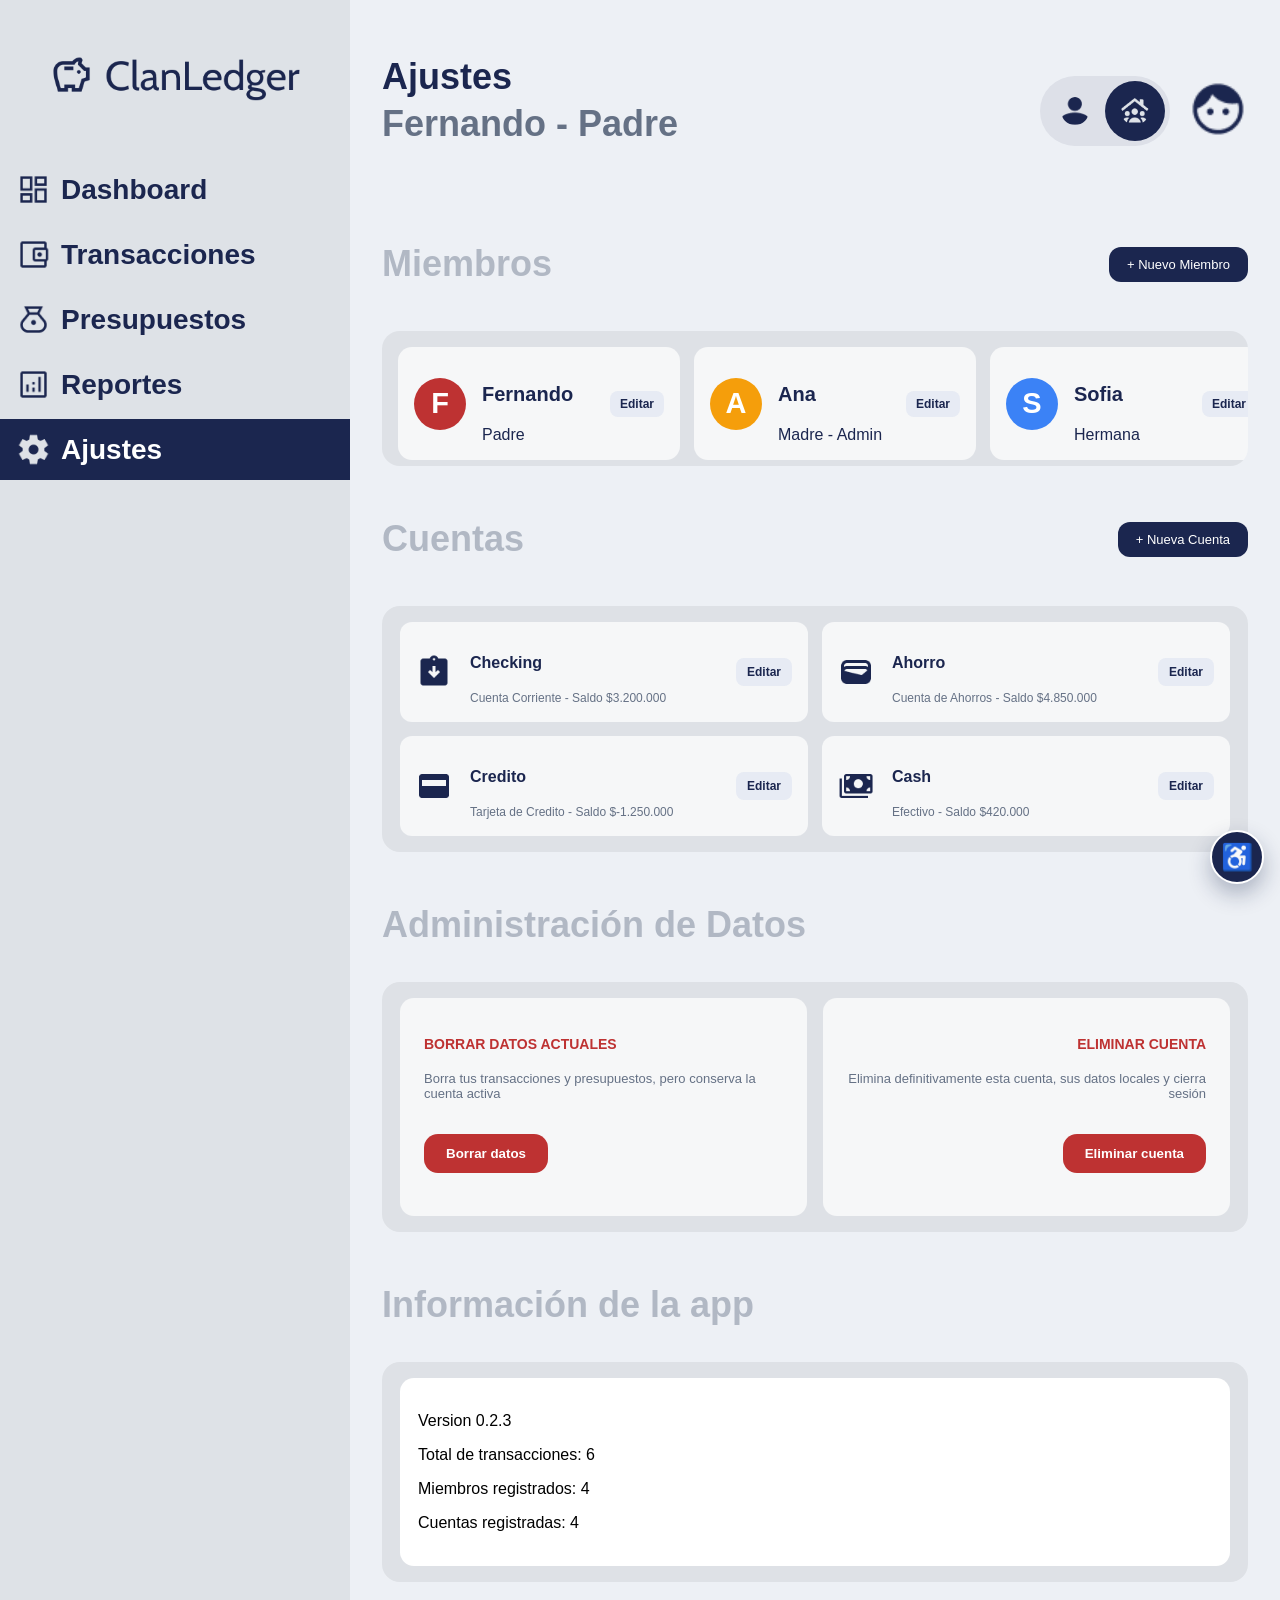
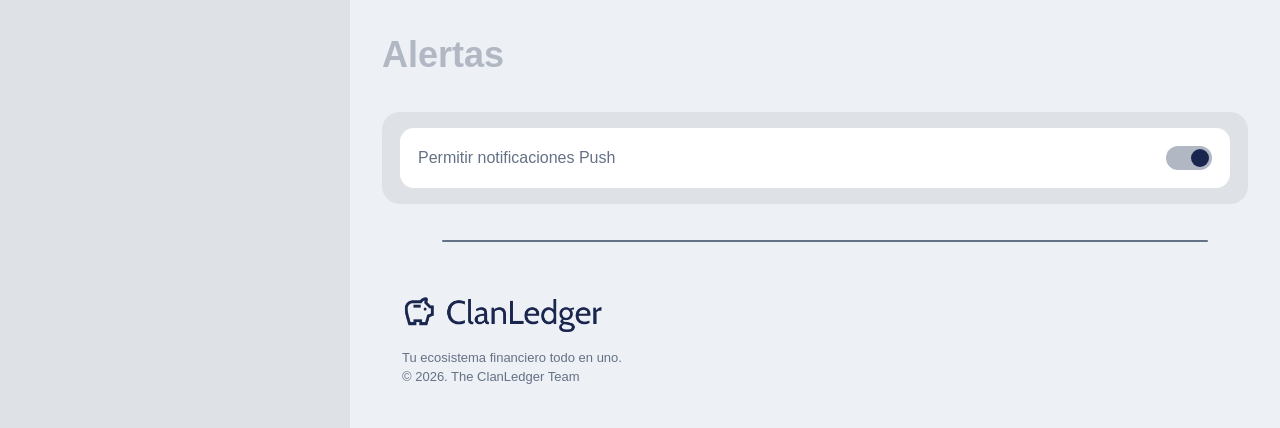
==== commit 8097cc4e: "Se desarrolla el flujo de accesibilidad, asi como ajustes a unas paginas" ====
--- a/html/ajustes.html
+++ b/html/ajustes.html
@@ -10,9 +10,11 @@
     <link rel="icon" type="image/png" href="../assets/imagenes/favicon.png" />
     <link rel="stylesheet" href="../css/stylesajustes.css" />
     <link rel="stylesheet" href="../css/responsive.css" />
+    <link rel="stylesheet" href="../css/accessibility.css" />
     <link rel="stylesheet" href="../css/button-hover.css" />
     <script defer src="../js/page-transition.js"></script>
     <script defer src="../js/mobile-nav.js"></script>
+    <script defer src="../js/accessibility.js"></script>
   </head>
 
   <body class="dashboard-body page-ajustes">
--- a/css/accessibility.css
+++ b/css/accessibility.css
@@ -0,0 +1,473 @@
+/* ARCHIVO: accessibility.css */
+/* DESCRIPCION: Capa global de accesibilidad AA para foco, contraste y panel de configuracion. */
+
+:root {
+  --a11y-focus-color: #0b5fff;
+  --a11y-focus-shadow: rgba(11, 95, 255, 0.28);
+  --a11y-overlay-z: 1200;
+}
+
+body {
+  --a11y-font-scale: 1;
+}
+
+.skip-link {
+  position: fixed;
+  top: 10px;
+  left: 12px;
+  z-index: calc(var(--a11y-overlay-z) + 20);
+  background: #0f172a;
+  color: #ffffff;
+  border-radius: 10px;
+  padding: 10px 14px;
+  text-decoration: none;
+  font-weight: 700;
+  transform: translateY(-160%);
+  transition: transform 0.2s ease;
+}
+
+.skip-link:focus-visible {
+  transform: translateY(0);
+}
+
+a:focus-visible,
+button:focus-visible,
+input:focus-visible,
+select:focus-visible,
+textarea:focus-visible,
+[role="button"]:focus-visible,
+[tabindex]:focus-visible {
+  outline: 3px solid var(--a11y-focus-color);
+  outline-offset: 2px;
+  box-shadow: 0 0 0 4px var(--a11y-focus-shadow);
+}
+
+/* Escalado tipografico global sin romper layout */
+body.texto-pequeno {
+  --a11y-font-scale: 0.92;
+}
+
+body.texto-grande {
+  --a11y-font-scale: 1.12;
+}
+
+body.texto-pequeno h1,
+body.texto-pequeno h2,
+body.texto-pequeno h3,
+body.texto-pequeno h4,
+body.texto-pequeno p,
+body.texto-pequeno span,
+body.texto-pequeno label,
+body.texto-pequeno a,
+body.texto-pequeno button,
+body.texto-pequeno input,
+body.texto-pequeno select,
+body.texto-pequeno textarea,
+body.texto-grande h1,
+body.texto-grande h2,
+body.texto-grande h3,
+body.texto-grande h4,
+body.texto-grande p,
+body.texto-grande span,
+body.texto-grande label,
+body.texto-grande a,
+body.texto-grande button,
+body.texto-grande input,
+body.texto-grande select,
+body.texto-grande textarea {
+  font-size: calc(1em * var(--a11y-font-scale));
+}
+
+body.fuente-legible,
+body.fuente-legible button,
+body.fuente-legible input,
+body.fuente-legible select,
+body.fuente-legible textarea {
+  font-family: Verdana, Tahoma, Arial, sans-serif !important;
+  letter-spacing: 0.02em;
+}
+
+body.daltonismo {
+  filter: saturate(0.78) contrast(1.08);
+}
+
+body.reducir-animaciones *,
+body.reducir-animaciones *::before,
+body.reducir-animaciones *::after {
+  animation-duration: 0.01ms !important;
+  animation-iteration-count: 1 !important;
+  transition-duration: 0.01ms !important;
+  scroll-behavior: auto !important;
+}
+
+@media (prefers-reduced-motion: reduce) {
+  *,
+  *::before,
+  *::after {
+    animation-duration: 0.01ms !important;
+    animation-iteration-count: 1 !important;
+    transition-duration: 0.01ms !important;
+    scroll-behavior: auto !important;
+  }
+}
+
+body.alto-contraste {
+  background: #ffffff !important;
+  color: #0a0a0a !important;
+  --background: #ffffff;
+  --accent: #ffffff;
+  --cardbg: #ffffff;
+  --titlesecondary: #ffffff;
+  --secondary: #111111;
+  --subtitlesecondary: #111111;
+  --light: #111111;
+  --primary: #111111;
+  --titleprimary: #111111;
+  --green: #0b6b2f;
+  --red: #8f1010;
+  --sidebar: #ffffff;
+}
+
+body.alto-contraste a {
+  color: #0b5fff !important;
+  text-decoration: underline !important;
+  text-underline-offset: 0.15em;
+}
+
+body.alto-contraste .sidebar,
+body.alto-contraste .header,
+body.alto-contraste .footer,
+body.alto-contraste .main-content,
+body.alto-contraste .main,
+body.alto-contraste .container,
+body.alto-contraste .layout {
+  background: #ffffff !important;
+  color: #111111 !important;
+}
+
+body.alto-contraste .nav-item,
+body.alto-contraste .nav-item.active,
+body.alto-contraste .sidebar-logo,
+body.alto-contraste .mobile-page-brand,
+body.alto-contraste .page-header,
+body.alto-contraste .header-top,
+body.alto-contraste .section-header,
+body.alto-contraste .section h3,
+body.alto-contraste .mobile-nav-toggle,
+body.alto-contraste .user-toggle,
+body.alto-contraste .user-menu-dropdown,
+body.alto-contraste .dropdown,
+body.alto-contraste .modal-content,
+body.alto-contraste .modal,
+body.alto-contraste .chart-surface,
+body.alto-contraste .trend-surface,
+body.alto-contraste .category-surface,
+body.alto-contraste .pie-chart,
+body.alto-contraste .pie-wrap {
+  background: #ffffff !important;
+  color: #111111 !important;
+}
+
+body.alto-contraste .nav-item,
+body.alto-contraste .mobile-nav-toggle,
+body.alto-contraste .user-menu-trigger,
+body.alto-contraste .a11y-fab,
+body.alto-contraste .a11y-close,
+body.alto-contraste .btn,
+body.alto-contraste .register,
+body.alto-contraste .btn-danger,
+body.alto-contraste .btn-primary,
+body.alto-contraste .btn-nueva,
+body.alto-contraste .period-btn {
+  border: 2px solid #111111 !important;
+  box-shadow: none !important;
+}
+
+body.alto-contraste .nav-item {
+  color: #111111 !important;
+}
+
+body.alto-contraste .nav-item.active,
+body.alto-contraste .btn,
+body.alto-contraste .register,
+body.alto-contraste .btn-danger,
+body.alto-contraste .btn-primary,
+body.alto-contraste .btn-nueva,
+body.alto-contraste .period-btn,
+body.alto-contraste .mobile-nav-toggle,
+body.alto-contraste .a11y-fab,
+body.alto-contraste .a11y-close {
+  background: #111111 !important;
+  color: #ffffff !important;
+}
+
+body.alto-contraste .subtitle,
+body.alto-contraste .sub,
+body.alto-contraste .textosvert h4,
+body.alto-contraste .account span,
+body.alto-contraste .member span,
+body.alto-contraste .danger-text,
+body.alto-contraste .filter-label,
+body.alto-contraste .grupo-filtro label,
+body.alto-contraste .kpi-note,
+body.alto-contraste .stat-note,
+body.alto-contraste .page-subtitle {
+  color: #111111 !important;
+}
+
+body.alto-contraste .sidebar,
+body.alto-contraste .card,
+body.alto-contraste .card-box,
+body.alto-contraste .chart-box,
+body.alto-contraste .chart-card,
+body.alto-contraste .form-box,
+body.alto-contraste .account,
+body.alto-contraste .member,
+body.alto-contraste .kpi-card,
+body.alto-contraste .section,
+body.alto-contraste .danger,
+body.alto-contraste .budget-setup-card,
+body.alto-contraste .section-card {
+  border: 2px solid #111111 !important;
+  border-radius: 12px;
+}
+
+body.alto-contraste .user-menu-dropdown,
+body.alto-contraste .a11y-panel,
+body.alto-contraste .modal-content {
+  border: 2px solid #111111 !important;
+}
+
+body.alto-contraste .mobile-nav-overlay,
+body.alto-contraste .a11y-panel-backdrop {
+  background: rgba(0, 0, 0, 0.85) !important;
+}
+
+body.alto-contraste .chart-box,
+body.alto-contraste .chart-card,
+body.alto-contraste .budget-setup-card,
+body.alto-contraste .filters-panel,
+body.alto-contraste .kpi-grid,
+body.alto-contraste .trend-surface,
+body.alto-contraste .category-surface,
+body.alto-contraste .chart-surface,
+body.alto-contraste .pie-legend,
+body.alto-contraste .summary-cards {
+  background: #ffffff !important;
+}
+
+body.alto-contraste .kpi-label,
+body.alto-contraste .kpi-note,
+body.alto-contraste .filter-label,
+body.alto-contraste .grupo-filtro label,
+body.alto-contraste .chart-title,
+body.alto-contraste .page-title,
+body.alto-contraste .page-subtitle,
+body.alto-contraste .sub,
+body.alto-contraste .card-label,
+body.alto-contraste .budget-source-intro,
+body.alto-contraste .budget-source-hint,
+body.alto-contraste .budget-setup-message,
+body.alto-contraste .danger-text,
+body.alto-contraste .textosvert h4,
+body.alto-contraste .member-period-switch,
+body.alto-contraste .period-btn,
+body.alto-contraste .kpi-value,
+body.alto-contraste .stat-value,
+body.alto-contraste .stat-label {
+  color: #111111 !important;
+}
+
+body.alto-contraste .kpi-card,
+body.alto-contraste .summary-cards,
+body.alto-contraste .filters-panel,
+body.alto-contraste .section-card {
+  border-color: #111111 !important;
+}
+
+body.alto-contraste .card,
+body.alto-contraste .card-box,
+body.alto-contraste .chart-box,
+body.alto-contraste .chart-card,
+body.alto-contraste .form-box,
+body.alto-contraste .account,
+body.alto-contraste .member,
+body.alto-contraste .kpi-card,
+body.alto-contraste .section,
+body.alto-contraste .danger {
+  background: #ffffff !important;
+  color: #111111 !important;
+  border: 2px solid #111111 !important;
+}
+
+body.alto-contraste a,
+body.alto-contraste button,
+body.alto-contraste .btn,
+body.alto-contraste .register,
+body.alto-contraste .btn-danger {
+  color: #ffffff !important;
+  background: #111111 !important;
+  border: 2px solid #ffffff !important;
+}
+
+body.alto-contraste input,
+body.alto-contraste select,
+body.alto-contraste textarea,
+body.alto-contraste .gender label {
+  background: #ffffff !important;
+  color: #111111 !important;
+  border: 2px solid #111111 !important;
+}
+
+body.alto-contraste input::placeholder,
+body.alto-contraste textarea::placeholder {
+  color: #505050 !important;
+}
+
+body.alto-contraste h1,
+body.alto-contraste h2,
+body.alto-contraste h3,
+body.alto-contraste h4,
+body.alto-contraste p,
+body.alto-contraste span,
+body.alto-contraste label {
+  color: #111111 !important;
+}
+
+.a11y-fab {
+  position: fixed;
+  right: 16px;
+  bottom: 16px;
+  z-index: var(--a11y-overlay-z);
+  width: 54px;
+  height: 54px;
+  border-radius: 999px;
+  border: 2px solid #ffffff;
+  background: #1b264f;
+  color: #ffffff;
+  font-size: 26px;
+  line-height: 1;
+  display: inline-flex;
+  align-items: center;
+  justify-content: center;
+  cursor: pointer;
+  box-shadow: 0 10px 22px rgba(18, 33, 74, 0.3);
+}
+
+.a11y-fab:hover {
+  transform: translateY(-1px);
+}
+
+.a11y-panel-backdrop {
+  position: fixed;
+  inset: 0;
+  z-index: calc(var(--a11y-overlay-z) - 1);
+  background: rgba(7, 12, 24, 0.46);
+}
+
+.a11y-panel {
+  position: fixed;
+  right: 16px;
+  bottom: 80px;
+  width: min(92vw, 340px);
+  z-index: calc(var(--a11y-overlay-z) + 1);
+  background: #f8fafc;
+  color: #1f2937;
+  border: 1px solid #ced5e2;
+  border-radius: 14px;
+  box-shadow: 0 18px 40px rgba(18, 33, 74, 0.3);
+  padding: 14px;
+}
+
+.a11y-panel[hidden],
+.a11y-panel-backdrop[hidden] {
+  display: none;
+}
+
+.a11y-panel h2 {
+  margin: 0 0 10px;
+  font-size: 18px;
+  color: #1b264f;
+}
+
+.a11y-option-group {
+  margin-bottom: 12px;
+  border-top: 1px solid #d7deea;
+  padding-top: 10px;
+}
+
+.a11y-option-group legend {
+  font-weight: 700;
+  color: #1b264f;
+  margin-bottom: 8px;
+}
+
+.a11y-option {
+  display: flex;
+  align-items: center;
+  justify-content: space-between;
+  gap: 10px;
+  margin: 8px 0;
+  font-size: 14px;
+}
+
+.a11y-option input[type="radio"],
+.a11y-option input[type="checkbox"] {
+  width: 18px;
+  height: 18px;
+}
+
+.a11y-close {
+  border: none;
+  border-radius: 8px;
+  background: #e6ebf7;
+  color: #1b264f;
+  font-weight: 700;
+  padding: 8px 12px;
+  cursor: pointer;
+}
+
+.a11y-live {
+  position: absolute;
+  width: 1px;
+  height: 1px;
+  margin: -1px;
+  padding: 0;
+  overflow: hidden;
+  clip: rect(0 0 0 0);
+  border: 0;
+}
+
+.visually-hidden {
+  position: absolute !important;
+  width: 1px;
+  height: 1px;
+  padding: 0;
+  margin: -1px;
+  overflow: hidden;
+  clip: rect(0 0 0 0);
+  white-space: nowrap;
+  border: 0;
+}
+
+.form-error-text {
+  display: block;
+  margin-top: 4px;
+  color: #a21b1b;
+  font-size: 12px;
+}
+
+@media (max-width: 600px) {
+  .a11y-fab {
+    right: 12px;
+    bottom: 12px;
+    width: 50px;
+    height: 50px;
+    font-size: 24px;
+  }
+
+  .a11y-panel {
+    right: 12px;
+    bottom: 70px;
+  }
+}
